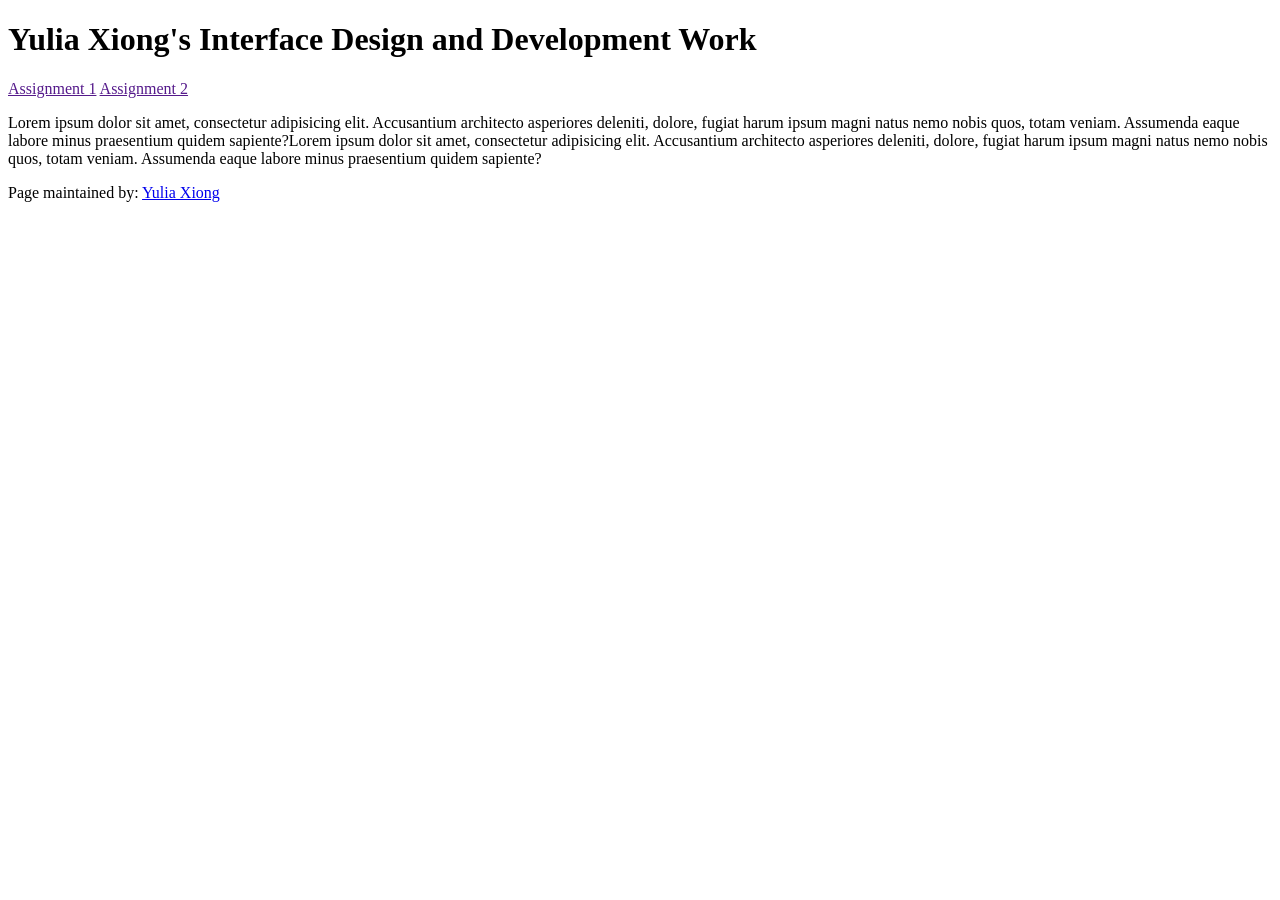
==== index.html @ 3a0a3686 "change favicon" ====
<!doctype html>
<html lang="en">
<head>
    <meta charset="UTF-8">
    <meta name="viewport"
          content="width=device-width, user-scalable=no, initial-scale=1.0, maximum-scale=1.0, minimum-scale=1.0">
    <meta http-equiv="X-UA-Compatible" content="ie=edge">

<!-- !!!!! -->
<!--    change this to refer to your specific page  -->
    <title>Yulia's Work Index</title>

<!-- !!!!! -->
<!--  change this to your preferred icon  -->
    <!-- favicon was sourced from favicon.io but the original graphics are copyright 2020 Twitter, Inc
    and other contributors -->
    <!-- They are licensed under CC-BY 4.0 as linked below -->
    <!-- https://creativecommons.org/licenses/by/4.0/ -->
    <link rel="icon" type="image/png" href="./assets/icons/cat.png">

    <link rel="stylesheet" href="reset.css">
    <link rel="stylesheet" href="style.css">
</head>
<body>

    <header>
<!-- !!!!! -->
<!--    change this to your preferred online name  -->
        <h1>Yulia Xiong's Interface Design and Development Work</h1>
    </header>

    <div class="mainNavContainer">

        <nav>
            <a href="">Assignment 1</a>
            <a href="">Assignment 2</a>
        </nav>

        <main>
            <section id="intro-section">
                <p> Lorem ipsum dolor sit amet, consectetur adipisicing elit. Accusantium architecto asperiores deleniti, dolore, fugiat harum ipsum magni natus nemo nobis quos, totam veniam. Assumenda eaque labore minus praesentium quidem sapiente?Lorem ipsum dolor sit amet, consectetur adipisicing elit. Accusantium architecto asperiores deleniti, dolore, fugiat harum ipsum magni natus nemo nobis quos, totam veniam. Assumenda eaque labore minus praesentium quidem sapiente?</p>
            </section>
        </main>

        <!-- this is an empty element which helps with spacing -->
        <aside></aside>

    </div>

    <footer>
        <p>
<!-- !!!!! -->
<!--    change this to your preferred online name and update link to refer to your github page  -->
            Page maintained by:
            <a href="https://github.com/yuliax000/specialisationWorkIndex" target="_blank">
            Yulia Xiong
            </a>
        </p>
    </footer>
</body>
</html>
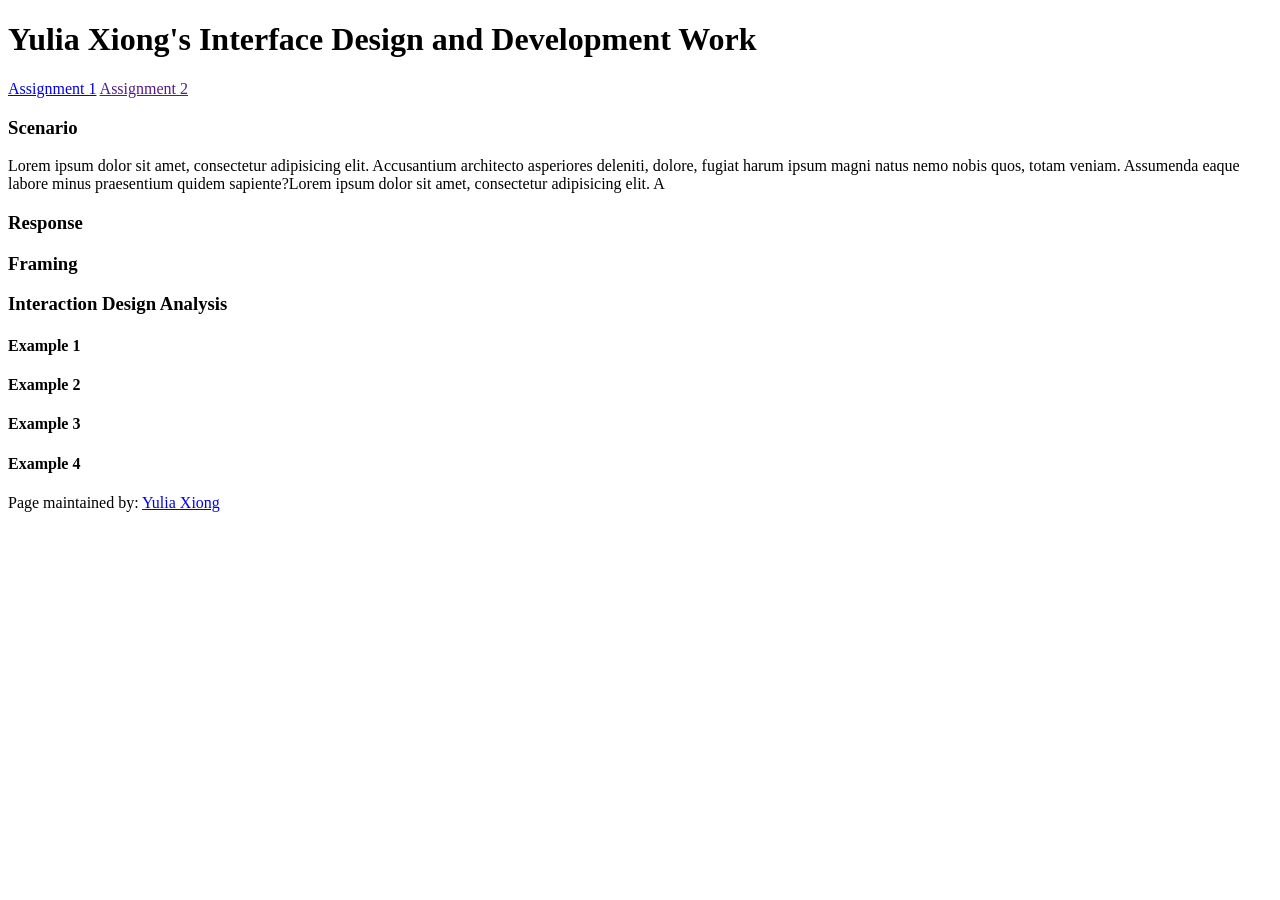
==== commit dd830a77: "Assignment 1 set up I copied the homepage, call it assignment 1 and linked them together. Then I div" ====
--- a/index.html
+++ b/index.html
@@ -32,13 +32,41 @@
     <div class="mainNavContainer">
 
         <nav>
-            <a href="">Assignment 1</a>
+            <a href="./assignment1.html">Assignment 1</a>
             <a href="">Assignment 2</a>
         </nav>
 
         <main>
-            <section id="intro-section">
-                <p> Lorem ipsum dolor sit amet, consectetur adipisicing elit. Accusantium architecto asperiores deleniti, dolore, fugiat harum ipsum magni natus nemo nobis quos, totam veniam. Assumenda eaque labore minus praesentium quidem sapiente?Lorem ipsum dolor sit amet, consectetur adipisicing elit. Accusantium architecto asperiores deleniti, dolore, fugiat harum ipsum magni natus nemo nobis quos, totam veniam. Assumenda eaque labore minus praesentium quidem sapiente?</p>
+
+            <section id="scenario-section">
+                <h3>Scenario</h3>
+
+                <p> Lorem ipsum dolor sit amet, consectetur adipisicing elit. Accusantium architecto asperiores deleniti, dolore, fugiat harum ipsum magni natus nemo nobis quos, totam veniam. Assumenda eaque labore minus praesentium quidem sapiente?Lorem ipsum dolor sit amet, consectetur adipisicing elit. A
+                </p>
+
+            </section>
+
+            <section id="response-section">
+                <h3>Response</h3>
+
+
+
+            </section>
+
+            <section id="framing-section">
+                <h3>Framing</h3>
+
+
+            </section>
+
+            <section id="analysis-section">
+                <h3>Interaction Design Analysis</h3>
+                <h4>Example 1</h4>
+                <h4>Example 2</h4>
+                <h4>Example 3</h4>
+                <h4>Example 4</h4>
+
+
             </section>
         </main>
 
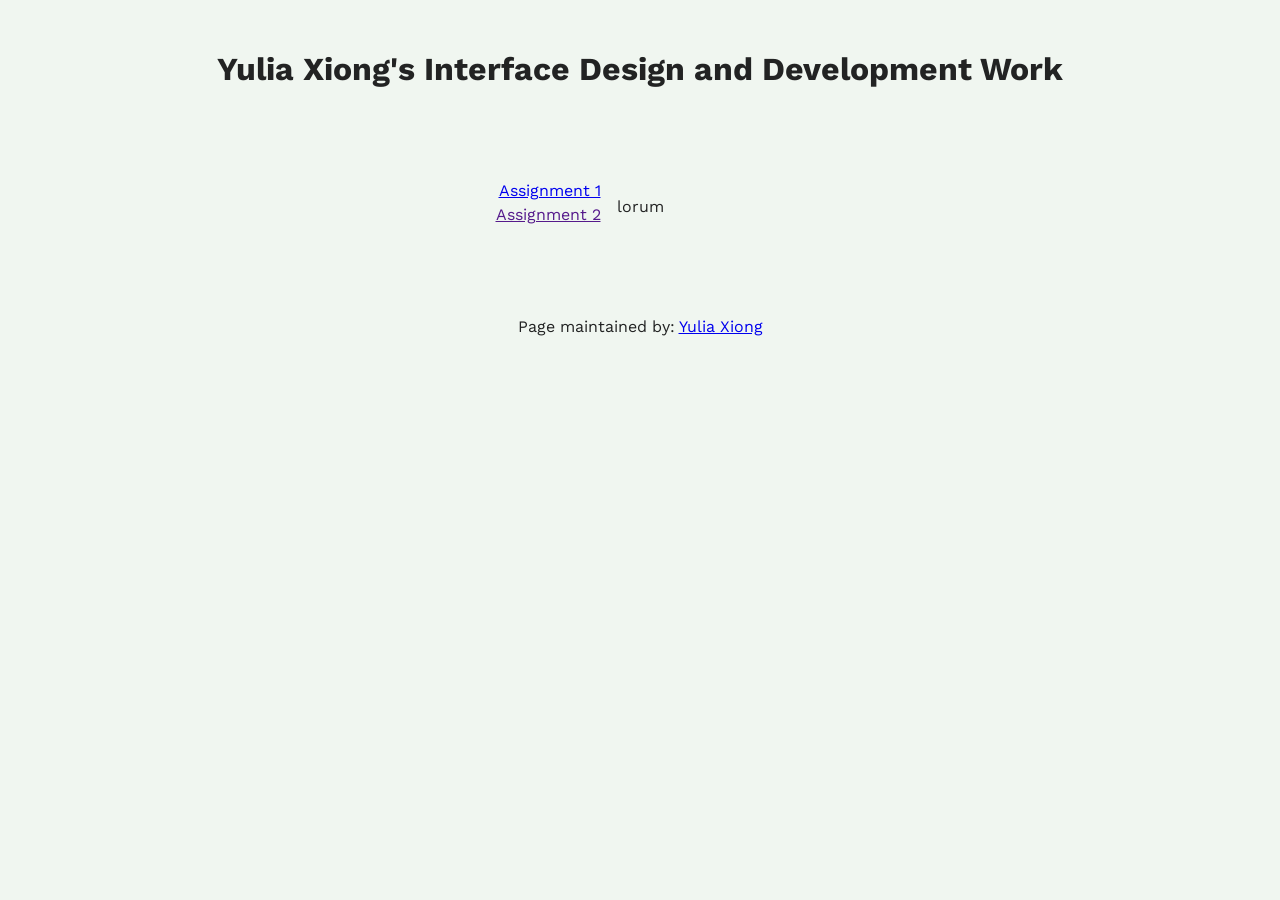
==== commit ed2d2588: "adding content of design document adding paragraph and links for design document. adding COP documen" ====
--- a/index.html
+++ b/index.html
@@ -37,37 +37,10 @@
         </nav>
 
         <main>
-
-            <section id="scenario-section">
-                <h3>Scenario</h3>
-
-                <p> Lorem ipsum dolor sit amet, consectetur adipisicing elit. Accusantium architecto asperiores deleniti, dolore, fugiat harum ipsum magni natus nemo nobis quos, totam veniam. Assumenda eaque labore minus praesentium quidem sapiente?Lorem ipsum dolor sit amet, consectetur adipisicing elit. A
-                </p>
-
+            <section id="intro-section">
+                <p>lorum</p>
             </section>
 
-            <section id="response-section">
-                <h3>Response</h3>
-
-
-
-            </section>
-
-            <section id="framing-section">
-                <h3>Framing</h3>
-
-
-            </section>
-
-            <section id="analysis-section">
-                <h3>Interaction Design Analysis</h3>
-                <h4>Example 1</h4>
-                <h4>Example 2</h4>
-                <h4>Example 3</h4>
-                <h4>Example 4</h4>
-
-
-            </section>
         </main>
 
         <!-- this is an empty element which helps with spacing -->
@@ -86,4 +59,4 @@
         </p>
     </footer>
 </body>
-</html>+</html>
--- a/style.css
+++ b/style.css
@@ -0,0 +1,137 @@
+/*!!!!!*/
+/*add in your own font imports here*/
+/*remember to update them in the rest of the CSS : eg the body selector*/
+@import url('https://fonts.googleapis.com/css2?family=Work+Sans:ital,wght@0,100..900;1,100..900&display=swap');
+
+/*!!!!!*/
+/*change out, and/or add colours to the colour scheme*/
+:root{
+    /* basic 2-bit palette from 1bit Monitor Glow Palette by Polyducks */
+    /* https://lospec.com/palette-list/1bit-monitor-glow */
+    --colour-1: #222323;
+    --colour-2: #f0f6f0;
+}
+
+/* this swaps the colour order to account for user's OS dark mode */
+/*!!!!!*/
+/*remember to update the colours here too to reflect the above changes*/
+@media (prefers-color-scheme: dark) {
+    :root{
+        --colour-1: #f0f6f0;
+        --colour-2: #222323;
+    }
+}
+
+
+body {
+    background-color: var(--colour-2);
+    color: var(--colour-1);
+    font-family: 'Work Sans', sans-serif;
+    line-height: 1.5;
+    padding: 1rem;
+    display: flex;
+    flex-direction: column;
+    gap: 1rem;
+}
+
+header {
+    display: flex;
+    justify-content: center;
+    margin-block-end: 3rem;
+}
+
+.mainNavContainer {
+    flex: 1;
+    display: flex;
+    justify-content: center;
+    gap: 1rem;
+}
+
+nav {
+    display: flex;
+    flex-direction: column;
+    min-width: fit-content;
+    flex: 1;
+    align-items: flex-end;
+}
+
+main {
+    display: flex;
+    flex-direction: column;
+    align-items: center;
+}
+
+aside {
+    visibility: hidden;
+    flex: 1;
+}
+
+footer {
+    display: flex;
+    justify-content: center;
+    margin-block-start: 3rem;
+}
+
+/*technique from Kevin Powell*/
+/*https://youtu.be/CU8Plk-53RU?si=zMpP0Pfbg1SaXeDB&t=255*/
+/*longer post about how this works and the * + * selector*/
+/*https://alistapart.com/article/axiomatic-css-and-lobotomized-owls/*/
+.prose > * + * {
+    margin-block-start: var(--prose-flow, 1em);
+}
+
+/* breakpoints from Material Design Spec https://m3.material.io/foundations/layout/breakpoints/overview */
+/* while sometimes mobile first is recommended, as we will be focused on desktop, we will start there */
+
+/* assumed base sizing is large (1200–1599px) : desktop  */
+
+/* extra-large breakpoint : desktop, ultrawide monitors */
+@media (width > 1600px) {
+
+}
+
+/* expanded breakpoint : phone or tablet in landscape, desktop */
+@media (width < 1200px) {
+    header {
+        margin-block-end: 2rem;
+    }
+    footer {
+        margin-block-start: 2rem;
+    }
+}
+/* medium breakpoint : tablet in portrait */
+@media (width < 840px) {
+    header {
+        margin-block-end: 1rem;
+    }
+    .mainNavContainer {
+        flex-direction: column;
+        justify-content: flex-start;
+        align-items: center;
+    }
+    nav {
+        flex: 0;
+        width: 100%;
+        max-width: 80rch;
+        justify-content: space-between;
+        flex-direction: row;
+    }
+    main {
+        flex: 1;
+    }
+    aside {
+        flex: 0;
+    }
+    footer {
+        margin-block-start: 1rem;
+    }
+}
+/* compact breakpoint : phone in portrait */
+@media (width < 600px) {
+
+}
+#framing-section {
+    display: flex;
+    flex-direction: column;
+    align-items: center;
+}
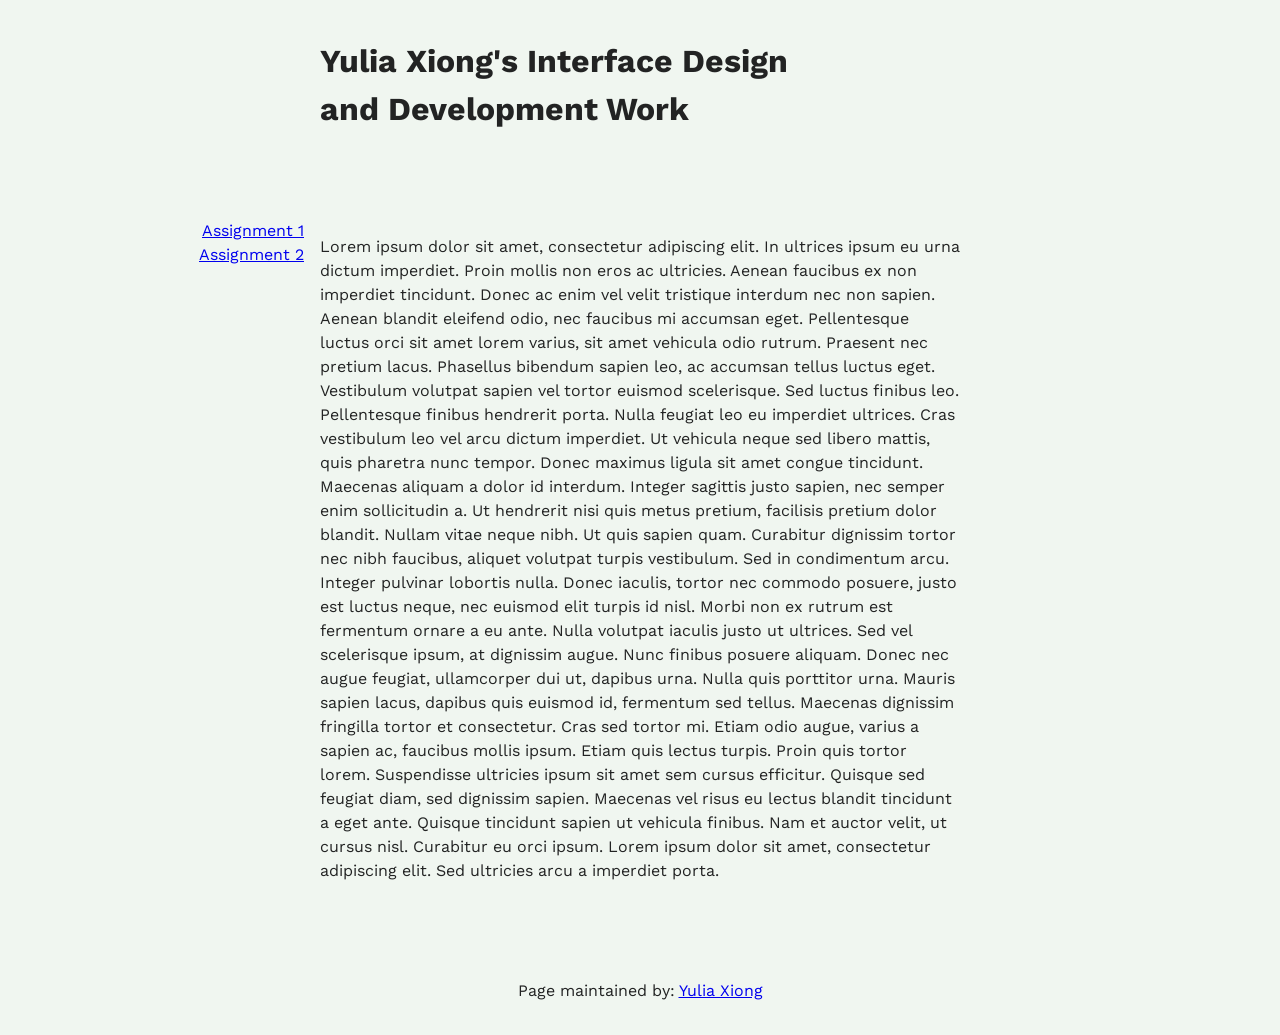
==== commit 7b279829: "editing commit log" ====
--- a/index.html
+++ b/index.html
@@ -33,12 +33,18 @@
 
         <nav>
             <a href="./assignment1.html">Assignment 1</a>
-            <a href="">Assignment 2</a>
+            <a href="./assignment2.html">Assignment 2</a>
         </nav>
 
         <main>
             <section id="intro-section">
-                <p>lorum</p>
+                <p>Lorem ipsum dolor sit amet, consectetur adipiscing elit. In ultrices ipsum eu urna dictum imperdiet. Proin mollis non eros ac ultricies. Aenean faucibus ex non imperdiet tincidunt. Donec ac enim vel velit tristique interdum nec non sapien. Aenean blandit eleifend odio, nec faucibus mi accumsan eget. Pellentesque luctus orci sit amet lorem varius, sit amet vehicula odio rutrum. Praesent nec pretium lacus. Phasellus bibendum sapien leo, ac accumsan tellus luctus eget. Vestibulum volutpat sapien vel tortor euismod scelerisque. Sed luctus finibus leo. Pellentesque finibus hendrerit porta. Nulla feugiat leo eu imperdiet ultrices. Cras vestibulum leo vel arcu dictum imperdiet. Ut vehicula neque sed libero mattis, quis pharetra nunc tempor.
+
+                    Donec maximus ligula sit amet congue tincidunt. Maecenas aliquam a dolor id interdum. Integer sagittis justo sapien, nec semper enim sollicitudin a. Ut hendrerit nisi quis metus pretium, facilisis pretium dolor blandit. Nullam vitae neque nibh. Ut quis sapien quam. Curabitur dignissim tortor nec nibh faucibus, aliquet volutpat turpis vestibulum. Sed in condimentum arcu. Integer pulvinar lobortis nulla. Donec iaculis, tortor nec commodo posuere, justo est luctus neque, nec euismod elit turpis id nisl.
+
+                    Morbi non ex rutrum est fermentum ornare a eu ante. Nulla volutpat iaculis justo ut ultrices. Sed vel scelerisque ipsum, at dignissim augue. Nunc finibus posuere aliquam. Donec nec augue feugiat, ullamcorper dui ut, dapibus urna. Nulla quis porttitor urna. Mauris sapien lacus, dapibus quis euismod id, fermentum sed tellus. Maecenas dignissim fringilla tortor et consectetur.
+
+                    Cras sed tortor mi. Etiam odio augue, varius a sapien ac, faucibus mollis ipsum. Etiam quis lectus turpis. Proin quis tortor lorem. Suspendisse ultricies ipsum sit amet sem cursus efficitur. Quisque sed feugiat diam, sed dignissim sapien. Maecenas vel risus eu lectus blandit tincidunt a eget ante. Quisque tincidunt sapien ut vehicula finibus. Nam et auctor velit, ut cursus nisl. Curabitur eu orci ipsum. Lorem ipsum dolor sit amet, consectetur adipiscing elit. Sed ultricies arcu a imperdiet porta.</p>
             </section>
 
         </main>
--- a/style.css
+++ b/style.css
@@ -61,6 +61,19 @@
     align-items: center;
 }
 
+section {
+    max-width: 80rch;
+}
+
+h3 {
+   margin-top: 0;
+}
+
+#framing-section {
+    display: flex;
+    flex-direction: column;
+    align-items: flex-start;
+}
 aside {
     visibility: hidden;
     flex: 1;
@@ -130,8 +143,3 @@
 @media (width < 600px) {
 
 }
-#framing-section {
-    display: flex;
-    flex-direction: column;
-    align-items: center;
-}
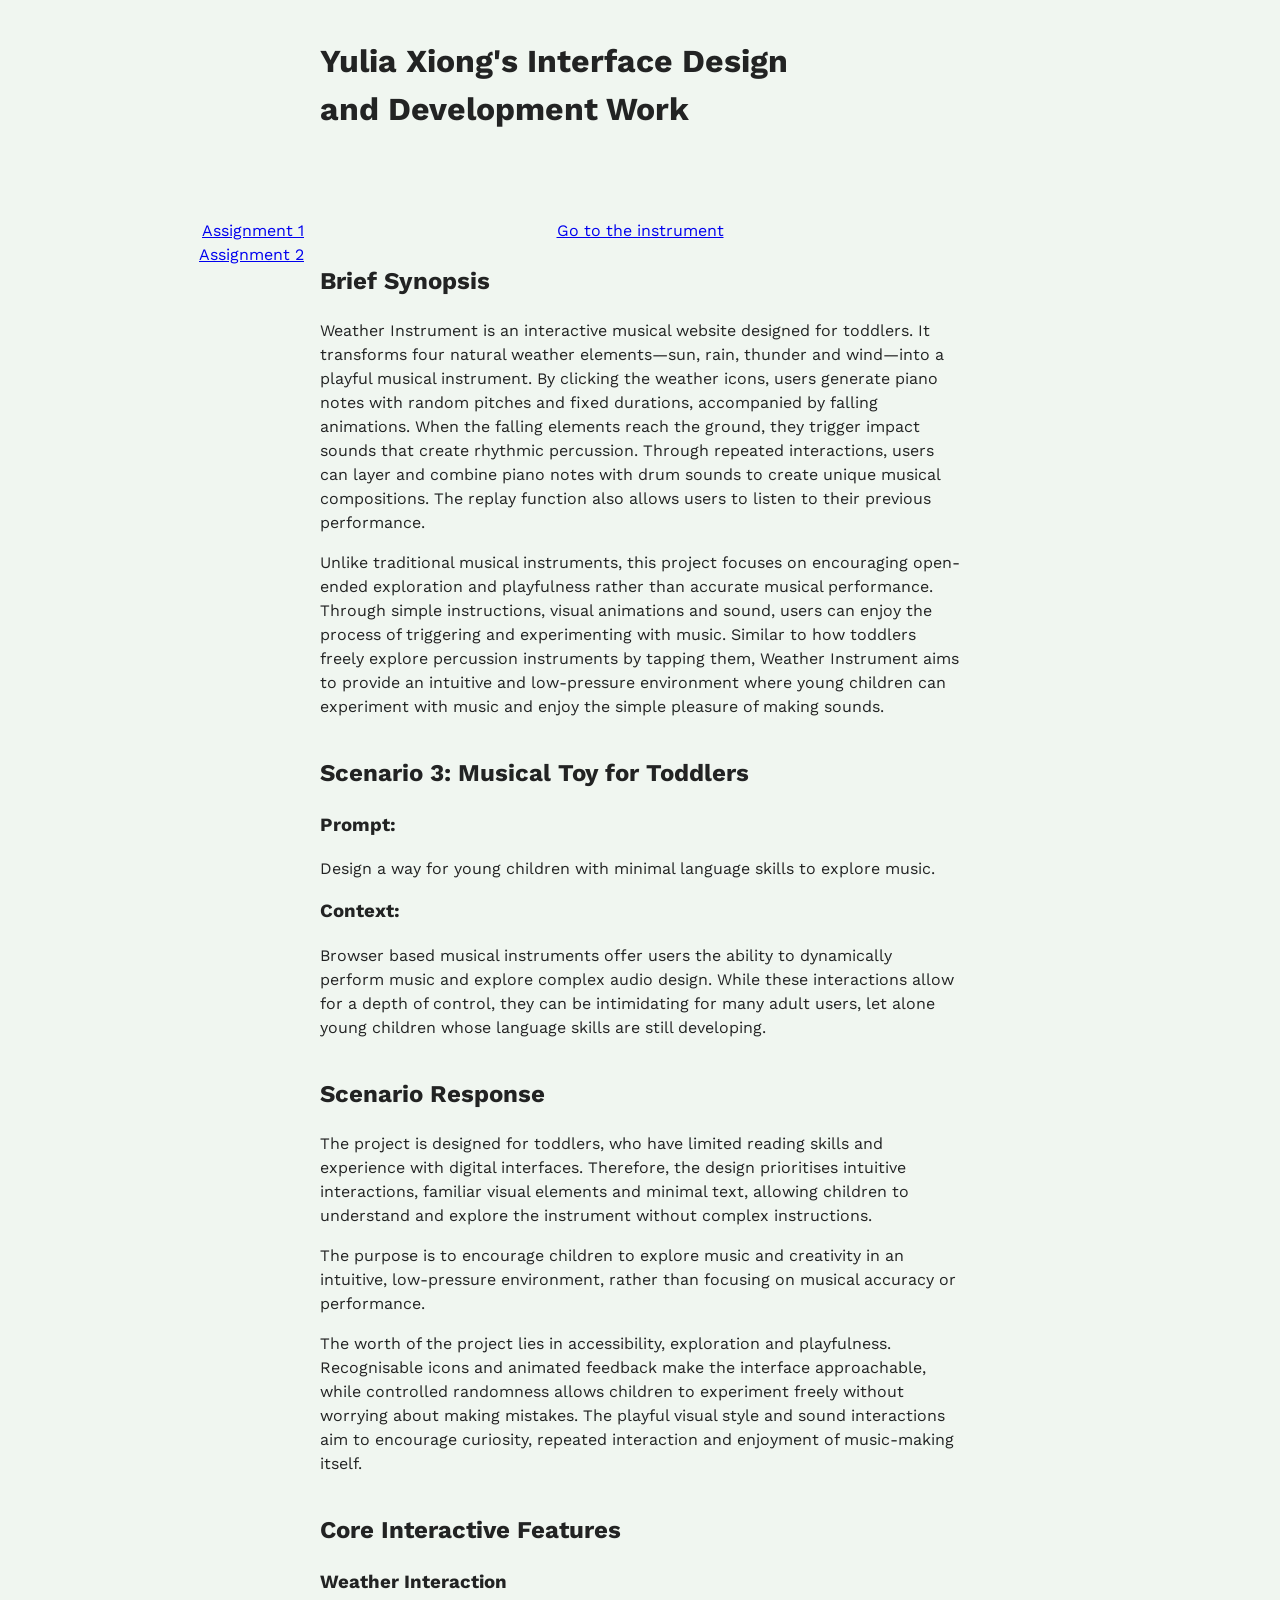
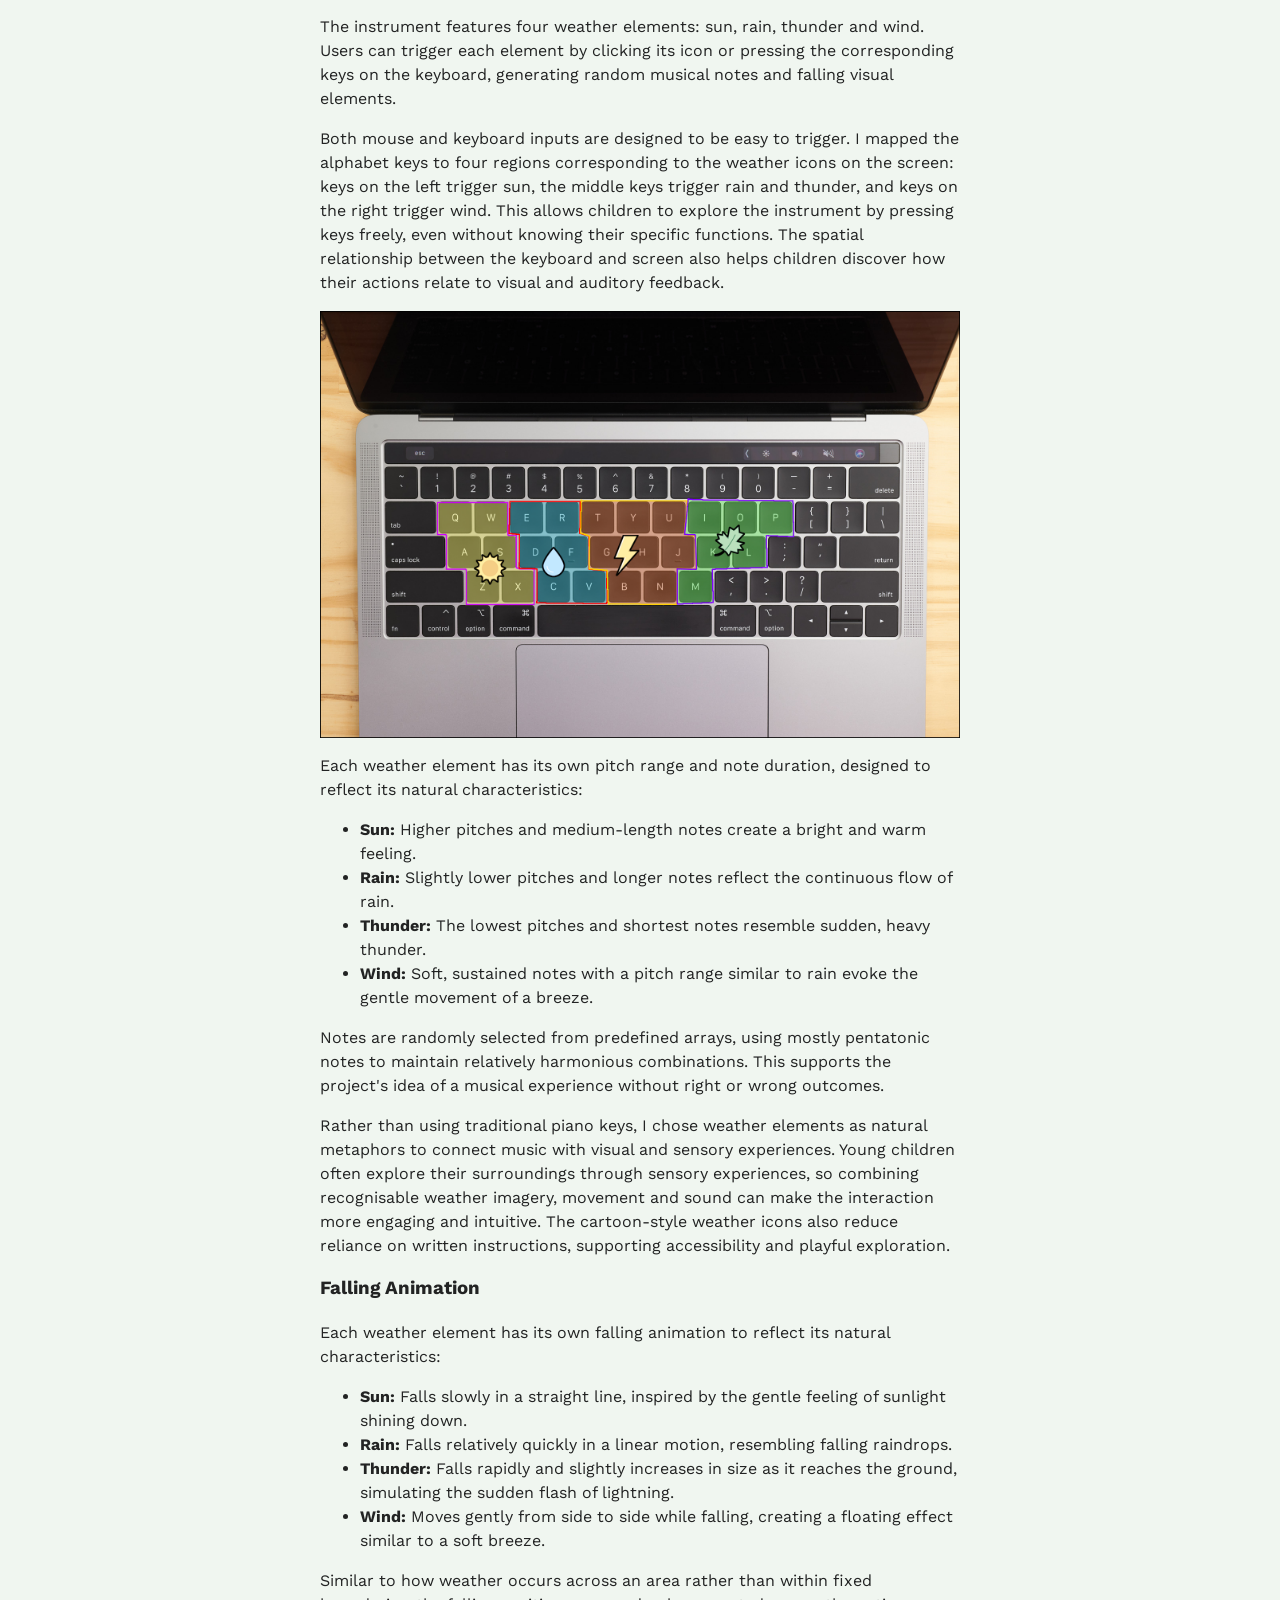
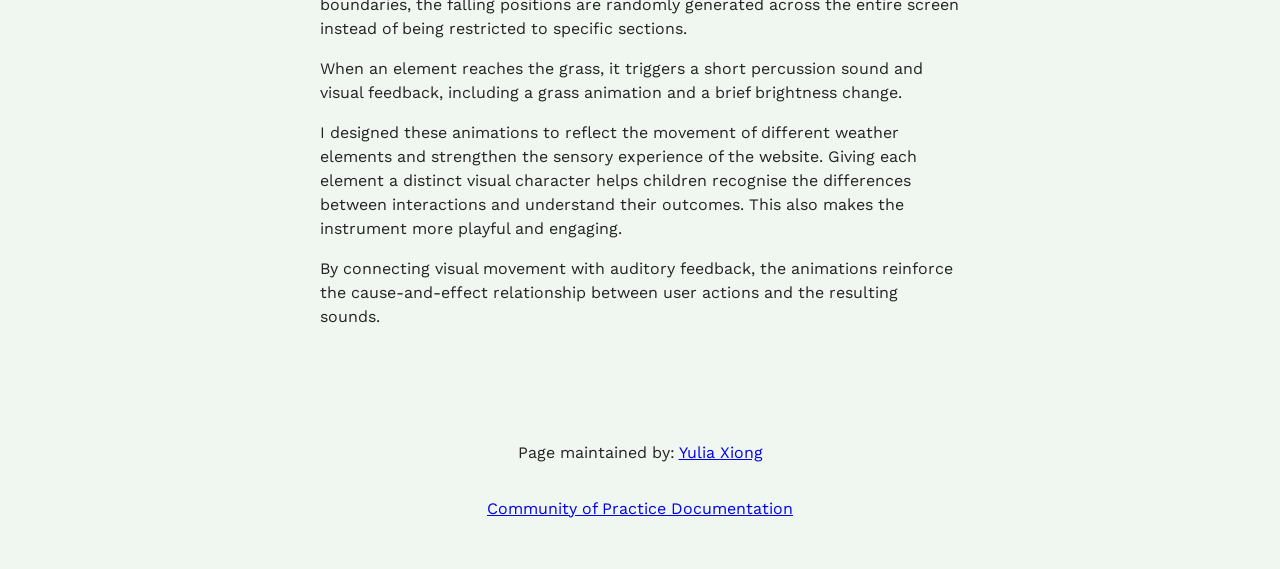
==== commit 17bcda4e: "brief synopsis and core features 0102" ====
--- a/index.html
+++ b/index.html
@@ -37,15 +37,259 @@
         </nav>
 
         <main>
-            <section id="intro-section">
-                <p>Lorem ipsum dolor sit amet, consectetur adipiscing elit. In ultrices ipsum eu urna dictum imperdiet. Proin mollis non eros ac ultricies. Aenean faucibus ex non imperdiet tincidunt. Donec ac enim vel velit tristique interdum nec non sapien. Aenean blandit eleifend odio, nec faucibus mi accumsan eget. Pellentesque luctus orci sit amet lorem varius, sit amet vehicula odio rutrum. Praesent nec pretium lacus. Phasellus bibendum sapien leo, ac accumsan tellus luctus eget. Vestibulum volutpat sapien vel tortor euismod scelerisque. Sed luctus finibus leo. Pellentesque finibus hendrerit porta. Nulla feugiat leo eu imperdiet ultrices. Cras vestibulum leo vel arcu dictum imperdiet. Ut vehicula neque sed libero mattis, quis pharetra nunc tempor.
-
-                    Donec maximus ligula sit amet congue tincidunt. Maecenas aliquam a dolor id interdum. Integer sagittis justo sapien, nec semper enim sollicitudin a. Ut hendrerit nisi quis metus pretium, facilisis pretium dolor blandit. Nullam vitae neque nibh. Ut quis sapien quam. Curabitur dignissim tortor nec nibh faucibus, aliquet volutpat turpis vestibulum. Sed in condimentum arcu. Integer pulvinar lobortis nulla. Donec iaculis, tortor nec commodo posuere, justo est luctus neque, nec euismod elit turpis id nisl.
-
-                    Morbi non ex rutrum est fermentum ornare a eu ante. Nulla volutpat iaculis justo ut ultrices. Sed vel scelerisque ipsum, at dignissim augue. Nunc finibus posuere aliquam. Donec nec augue feugiat, ullamcorper dui ut, dapibus urna. Nulla quis porttitor urna. Mauris sapien lacus, dapibus quis euismod id, fermentum sed tellus. Maecenas dignissim fringilla tortor et consectetur.
-
-                    Cras sed tortor mi. Etiam odio augue, varius a sapien ac, faucibus mollis ipsum. Etiam quis lectus turpis. Proin quis tortor lorem. Suspendisse ultricies ipsum sit amet sem cursus efficitur. Quisque sed feugiat diam, sed dignissim sapien. Maecenas vel risus eu lectus blandit tincidunt a eget ante. Quisque tincidunt sapien ut vehicula finibus. Nam et auctor velit, ut cursus nisl. Curabitur eu orci ipsum. Lorem ipsum dolor sit amet, consectetur adipiscing elit. Sed ultricies arcu a imperdiet porta.</p>
-            </section>
+<!--            <section id="intro-section">-->
+<!--                <p>Lorem ipsum dolor sit amet, consectetur adipiscing elit. In ultrices ipsum eu urna dictum imperdiet. Proin mollis non eros ac ultricies. Aenean faucibus ex non imperdiet tincidunt. Donec ac enim vel velit tristique interdum nec non sapien. Aenean blandit eleifend odio, nec faucibus mi accumsan eget. Pellentesque luctus orci sit amet lorem varius, sit amet vehicula odio rutrum. Praesent nec pretium lacus. Phasellus bibendum sapien leo, ac accumsan tellus luctus eget. Vestibulum volutpat sapien vel tortor euismod scelerisque. Sed luctus finibus leo. Pellentesque finibus hendrerit porta. Nulla feugiat leo eu imperdiet ultrices. Cras vestibulum leo vel arcu dictum imperdiet. Ut vehicula neque sed libero mattis, quis pharetra nunc tempor.-->
+
+<!--                    Donec maximus ligula sit amet congue tincidunt. Maecenas aliquam a dolor id interdum. Integer sagittis justo sapien, nec semper enim sollicitudin a. Ut hendrerit nisi quis metus pretium, facilisis pretium dolor blandit. Nullam vitae neque nibh. Ut quis sapien quam. Curabitur dignissim tortor nec nibh faucibus, aliquet volutpat turpis vestibulum. Sed in condimentum arcu. Integer pulvinar lobortis nulla. Donec iaculis, tortor nec commodo posuere, justo est luctus neque, nec euismod elit turpis id nisl.-->
+
+<!--                    Morbi non ex rutrum est fermentum ornare a eu ante. Nulla volutpat iaculis justo ut ultrices. Sed vel scelerisque ipsum, at dignissim augue. Nunc finibus posuere aliquam. Donec nec augue feugiat, ullamcorper dui ut, dapibus urna. Nulla quis porttitor urna. Mauris sapien lacus, dapibus quis euismod id, fermentum sed tellus. Maecenas dignissim fringilla tortor et consectetur.-->
+
+<!--                    Cras sed tortor mi. Etiam odio augue, varius a sapien ac, faucibus mollis ipsum. Etiam quis lectus turpis. Proin quis tortor lorem. Suspendisse ultricies ipsum sit amet sem cursus efficitur. Quisque sed feugiat diam, sed dignissim sapien. Maecenas vel risus eu lectus blandit tincidunt a eget ante. Quisque tincidunt sapien ut vehicula finibus. Nam et auctor velit, ut cursus nisl. Curabitur eu orci ipsum. Lorem ipsum dolor sit amet, consectetur adipiscing elit. Sed ultricies arcu a imperdiet porta.</p>-->
+<!--            </section>-->
+            <section id="linkToProject">
+                <a href=" https://yuliax000.github.io/weatheraudioinstrument/">Go to the instrument</a>
+            </section>
+
+
+            <section id="brief-synopsis">
+                <h2>Brief Synopsis</h2>
+
+                <p>
+                    Weather Instrument is an interactive musical website designed
+                    for toddlers. It transforms four natural weather elements—sun,
+                    rain, thunder and wind—into a playful musical instrument.
+                    By clicking the weather icons, users generate piano notes
+                    with random pitches and fixed durations, accompanied by
+                    falling animations. When the falling elements reach the ground,
+                    they trigger impact sounds that create rhythmic percussion.
+                    Through repeated interactions, users can layer and combine
+                    piano notes with drum sounds to create unique musical
+                    compositions. The replay function also allows users to
+                    listen to their previous performance.
+                </p>
+
+                <p>
+                    Unlike traditional musical instruments, this project focuses
+                    on encouraging open-ended exploration and playfulness rather
+                    than accurate musical performance. Through simple instructions,
+                    visual animations and sound, users can enjoy the process of
+                    triggering and experimenting with music. Similar to how toddlers
+                    freely explore percussion instruments by tapping them,
+                    Weather Instrument aims to provide an intuitive and low-pressure
+                    environment where young children can experiment with music
+                    and enjoy the simple pleasure of making sounds.
+                </p>
+            </section>
+
+
+            <section id="design-scenario">
+                <h2>Scenario 3: Musical Toy for Toddlers</h2>
+
+                <h3>Prompt:</h3>
+                <p>
+                    Design a way for young children with minimal language skills
+                    to explore music.
+                </p>
+
+                <h3>Context:</h3>
+                <p>
+                    Browser based musical instruments offer users the ability
+                    to dynamically perform music and explore complex audio design.
+                    While these interactions allow for a depth of control,
+                    they can be intimidating for many adult users, let alone
+                    young children whose language skills are still developing.
+                </p>
+            </section>
+
+
+            <section id="scenario-response">
+                <h2>Scenario Response</h2>
+
+                <p>
+                    The project is designed for toddlers, who have limited reading
+                    skills and experience with digital interfaces. Therefore, the
+                    design prioritises intuitive interactions, familiar visual
+                    elements and minimal text, allowing children to understand
+                    and explore the instrument without complex instructions.
+                </p>
+
+                <p>
+                    The purpose is to encourage children to explore music and
+                    creativity in an intuitive, low-pressure environment, rather
+                    than focusing on musical accuracy or performance.
+                </p>
+
+                <p>
+                    The worth of the project lies in accessibility, exploration
+                    and playfulness. Recognisable icons and animated feedback
+                    make the interface approachable, while controlled randomness
+                    allows children to experiment freely without worrying about
+                    making mistakes. The playful visual style and sound
+                    interactions aim to encourage curiosity, repeated interaction
+                    and enjoyment of music-making itself.
+                </p>
+            </section>
+
+
+            <section id="core-interactive-features">
+                <h2>Core Interactive Features</h2>
+
+                <section id="weather-interaction">
+                    <h3>Weather Interaction</h3>
+
+                    <p>
+                        The instrument features four weather elements: sun, rain,
+                        thunder and wind. Users can trigger each element by clicking
+                        its icon or pressing the corresponding keys on the keyboard,
+                        generating random musical notes and falling visual elements.
+                    </p>
+
+                    <p>
+                        Both mouse and keyboard inputs are designed to be easy to
+                        trigger. I mapped the alphabet keys to four regions
+                        corresponding to the weather icons on the screen: keys on
+                        the left trigger sun, the middle keys trigger rain and
+                        thunder, and keys on the right trigger wind. This allows
+                        children to explore the instrument by pressing keys freely,
+                        even without knowing their specific functions. The spatial
+                        relationship between the keyboard and screen also helps
+                        children discover how their actions relate to visual and
+                        auditory feedback.
+                    </p>
+                    <img src="./assets/keyboard-mapping.png" alt="keyboardMapping">
+
+                    <p>
+                        Each weather element has its own pitch range and note
+                        duration, designed to reflect its natural characteristics:
+                    </p>
+
+                    <ul>
+                        <li>
+                            <strong>Sun:</strong>
+                            Higher pitches and medium-length notes create a bright
+                            and warm feeling.
+                        </li>
+
+                        <li>
+                            <strong>Rain:</strong>
+                            Slightly lower pitches and longer notes reflect the
+                            continuous flow of rain.
+                        </li>
+
+                        <li>
+                            <strong>Thunder:</strong>
+                            The lowest pitches and shortest notes resemble sudden,
+                            heavy thunder.
+                        </li>
+
+                        <li>
+                            <strong>Wind:</strong>
+                            Soft, sustained notes with a pitch range similar to rain
+                            evoke the gentle movement of a breeze.
+                        </li>
+                    </ul>
+
+                    <p>
+                        Notes are randomly selected from predefined arrays, using
+                        mostly pentatonic notes to maintain relatively harmonious
+                        combinations. This supports the project's idea of a musical
+                        experience without right or wrong outcomes.
+                    </p>
+
+                    <p>
+                        Rather than using traditional piano keys, I chose weather
+                        elements as natural metaphors to connect music with visual
+                        and sensory experiences. Young children often explore their
+                        surroundings through sensory experiences, so combining
+                        recognisable weather imagery, movement and sound can make
+                        the interaction more engaging and intuitive. The
+                        cartoon-style weather icons also reduce reliance on written
+                        instructions, supporting accessibility and playful
+                        exploration.
+                    </p>
+
+                </section>
+
+
+                <section id="falling-animation">
+                    <h3>Falling Animation</h3>
+
+                    <p>
+                        Each weather element has its own falling animation to reflect
+                        its natural characteristics:
+                    </p>
+
+                    <ul>
+                        <li>
+                            <strong>Sun:</strong>
+                            Falls slowly in a straight line, inspired by the gentle
+                            feeling of sunlight shining down.
+                        </li>
+
+                        <li>
+                            <strong>Rain:</strong>
+                            Falls relatively quickly in a linear motion,
+                            resembling falling raindrops.
+                        </li>
+
+                        <li>
+                            <strong>Thunder:</strong>
+                            Falls rapidly and slightly increases in size as it
+                            reaches the ground, simulating the sudden flash
+                            of lightning.
+                        </li>
+
+                        <li>
+                            <strong>Wind:</strong>
+                            Moves gently from side to side while falling,
+                            creating a floating effect similar to a soft breeze.
+                        </li>
+                    </ul>
+
+                    <p>
+                        Similar to how weather occurs across an area rather than
+                        within fixed boundaries, the falling positions are randomly
+                        generated across the entire screen instead of being restricted
+                        to specific sections.
+                    </p>
+
+                    <p>
+                        When an element reaches the grass, it triggers a short
+                        percussion sound and visual feedback, including a grass
+                        animation and a brief brightness change.
+                    </p>
+
+                    <p>
+                        I designed these animations to reflect the movement of
+                        different weather elements and strengthen the sensory
+                        experience of the website. Giving each element a distinct
+                        visual character helps children recognise the differences
+                        between interactions and understand their outcomes.
+                        This also makes the instrument more playful and engaging.
+                    </p>
+
+                    <p>
+                        By connecting visual movement with auditory feedback,
+                        the animations reinforce the cause-and-effect relationship
+                        between user actions and the resulting sounds.
+                    </p>
+                </section>
+
+
+
+
+
+
+
+
+
+
+            </section>
+
+
+
+
+
 
         </main>
 
@@ -63,6 +307,9 @@
             Yulia Xiong
             </a>
         </p>
+        <p>
+            <a href="https://au.miro.com/app/board/u3jVOf5rZ-E=/?share_link_id=3414443768">Community of Practice Documentation</a>
+        </p>
     </footer>
 </body>
 </html>
--- a/style.css
+++ b/style.css
@@ -83,6 +83,10 @@
     display: flex;
     justify-content: center;
     margin-block-start: 3rem;
+    padding: 1rem;
+
+    align-items: center;
+    flex-direction: column;
 }
 
 /*technique from Kevin Powell*/
@@ -143,3 +147,6 @@
 @media (width < 600px) {
 
 }
+#peerUserTesting {
+
+}
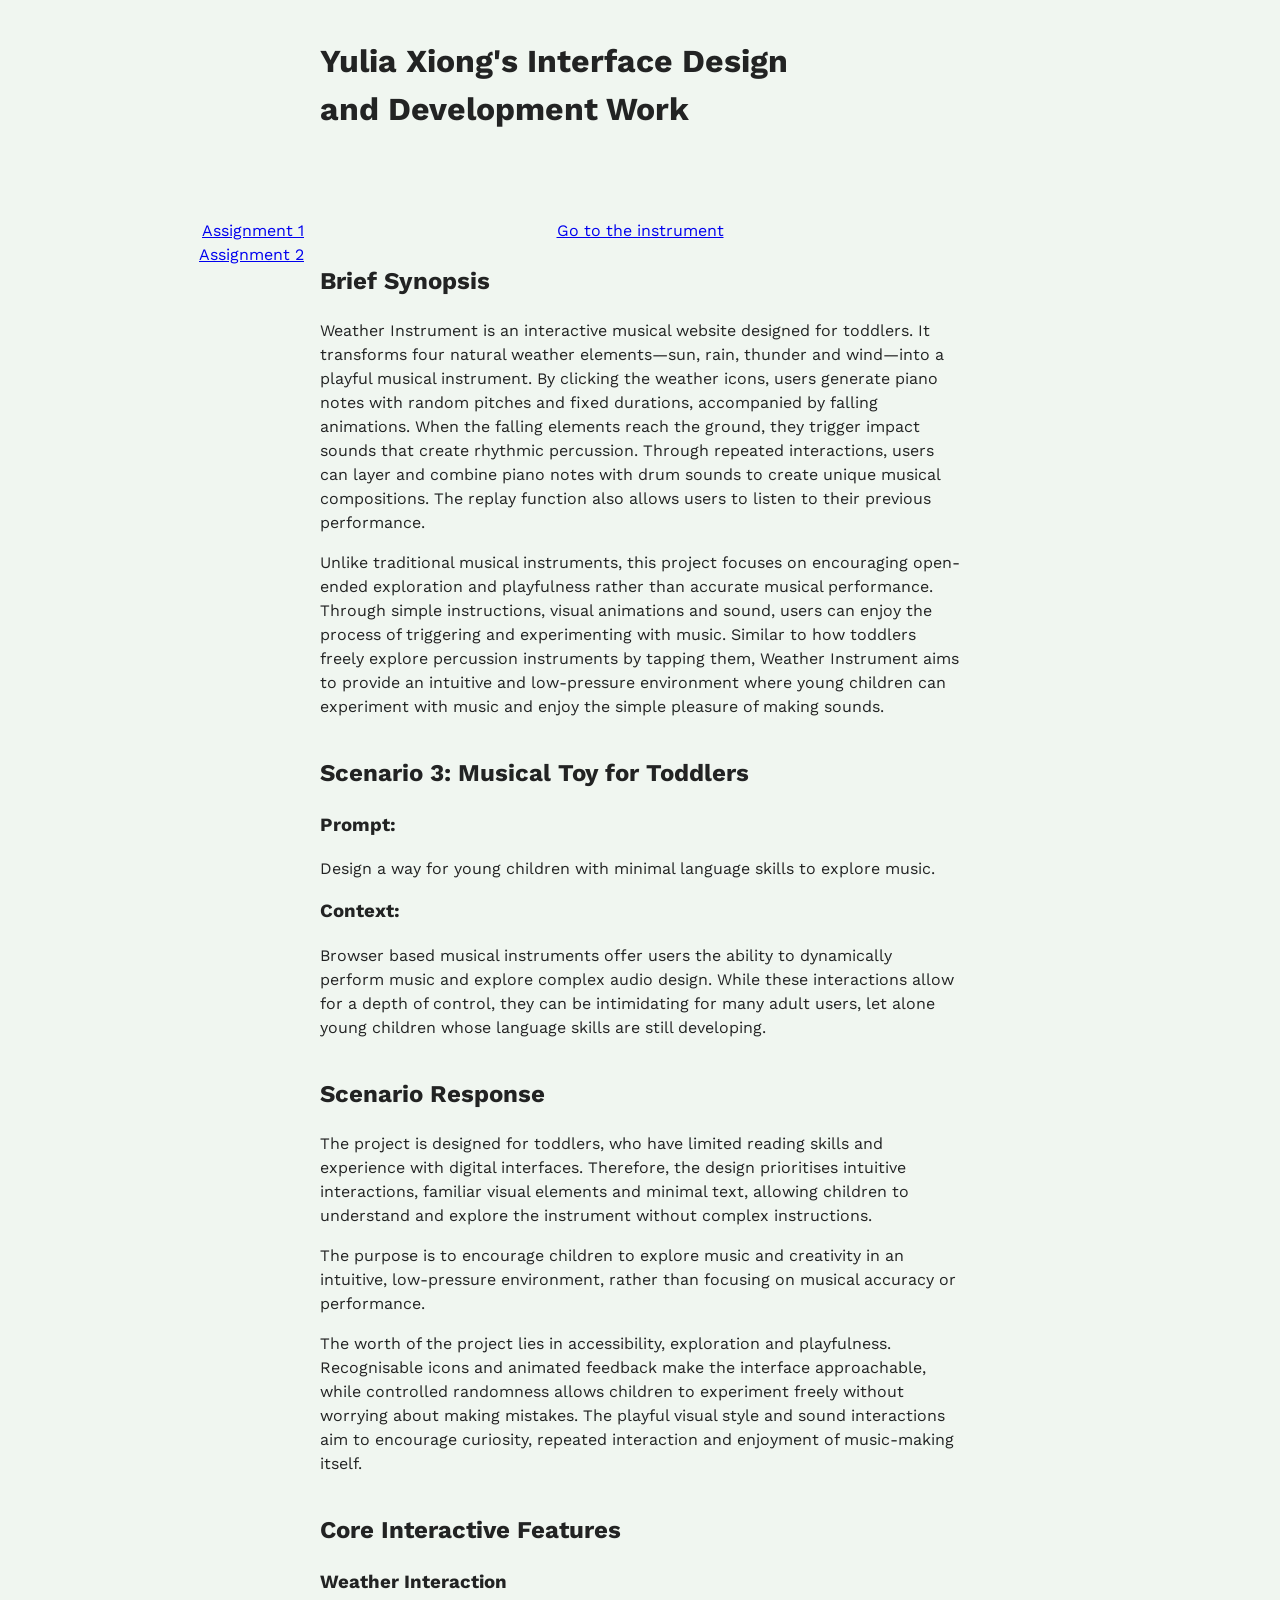
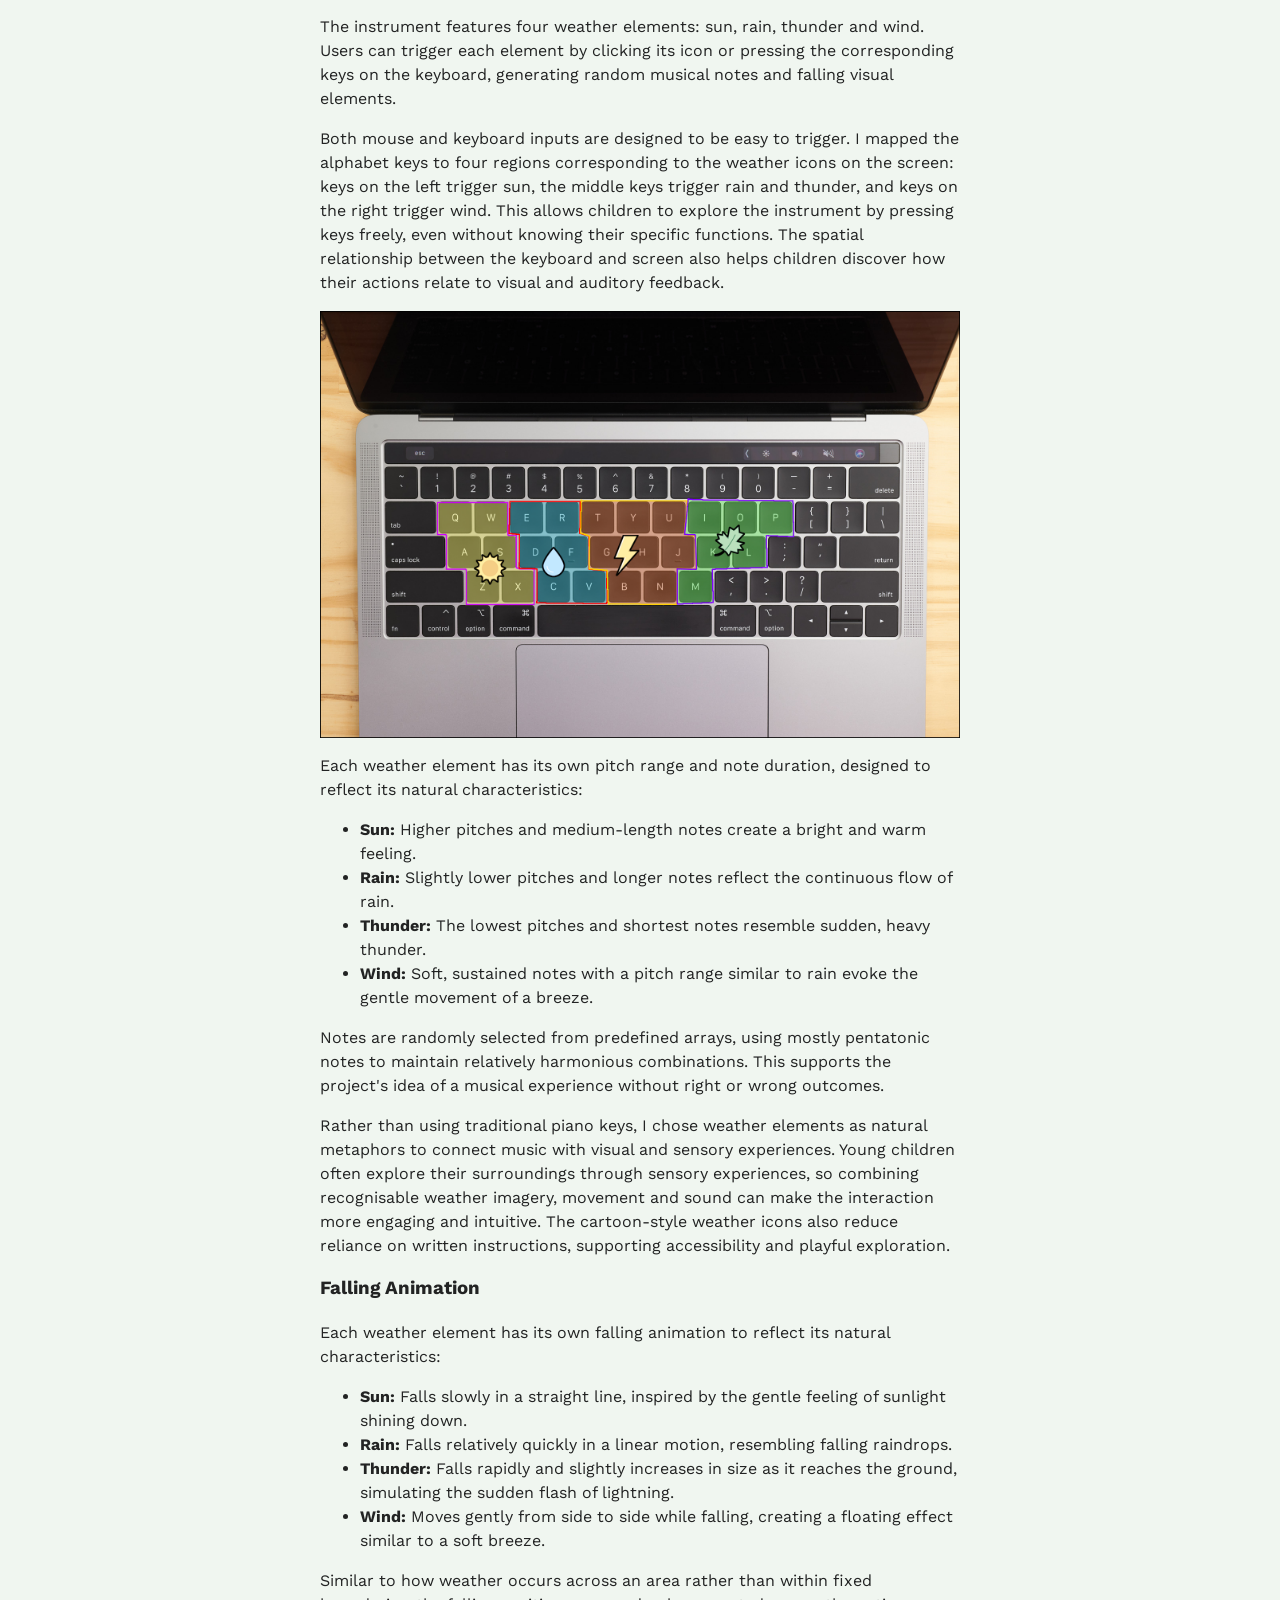
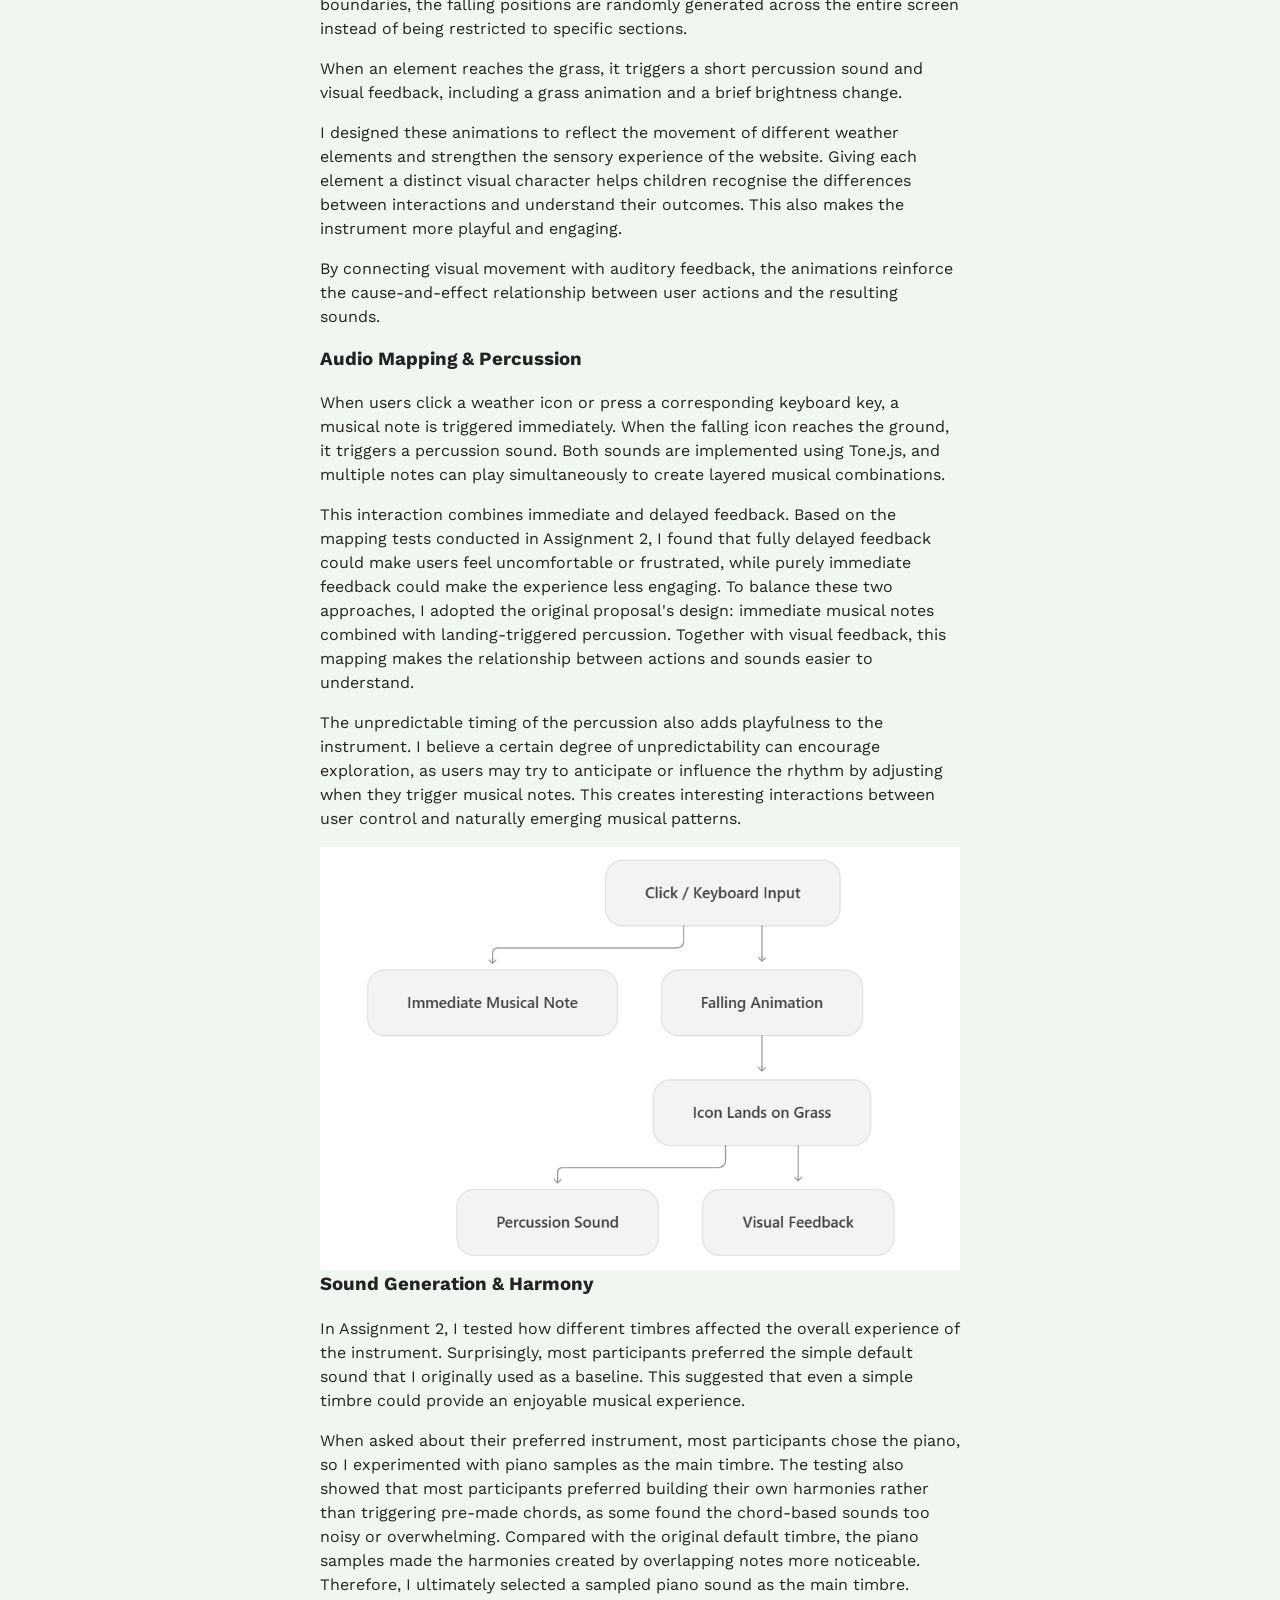
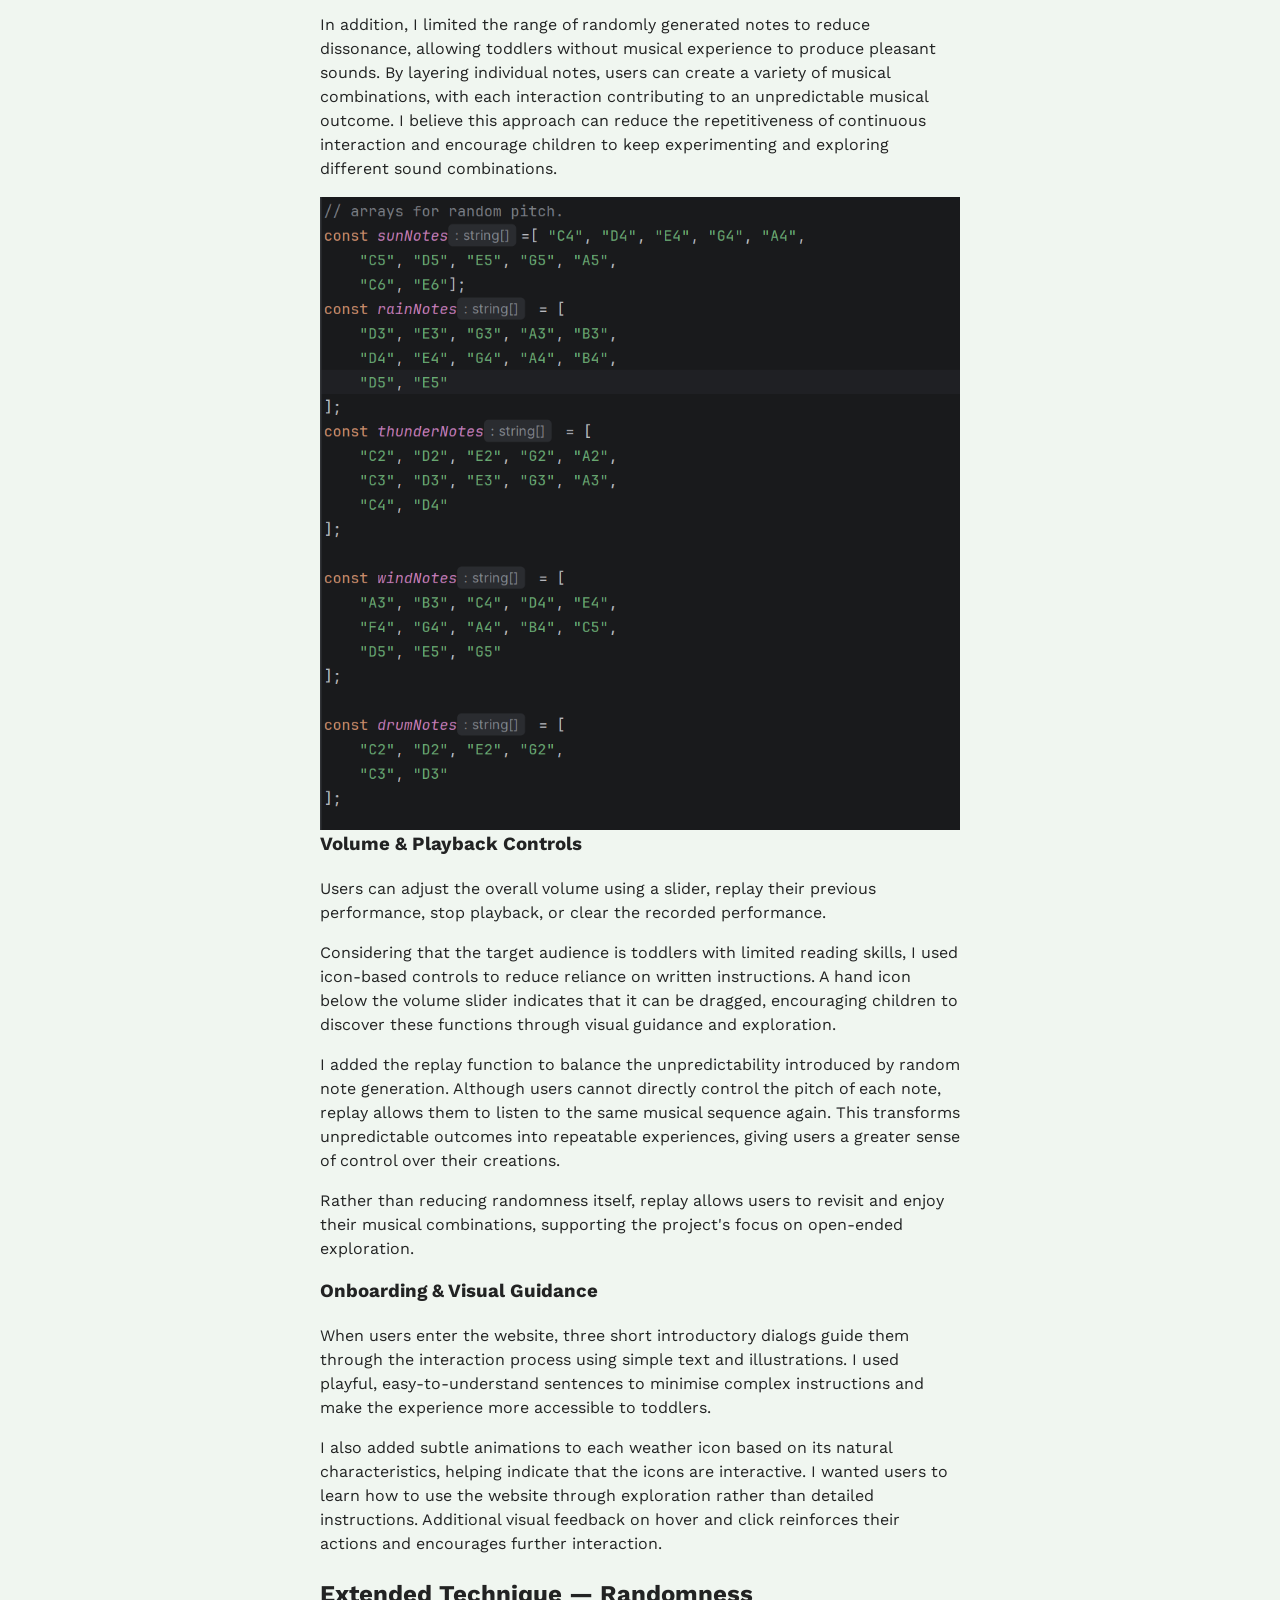
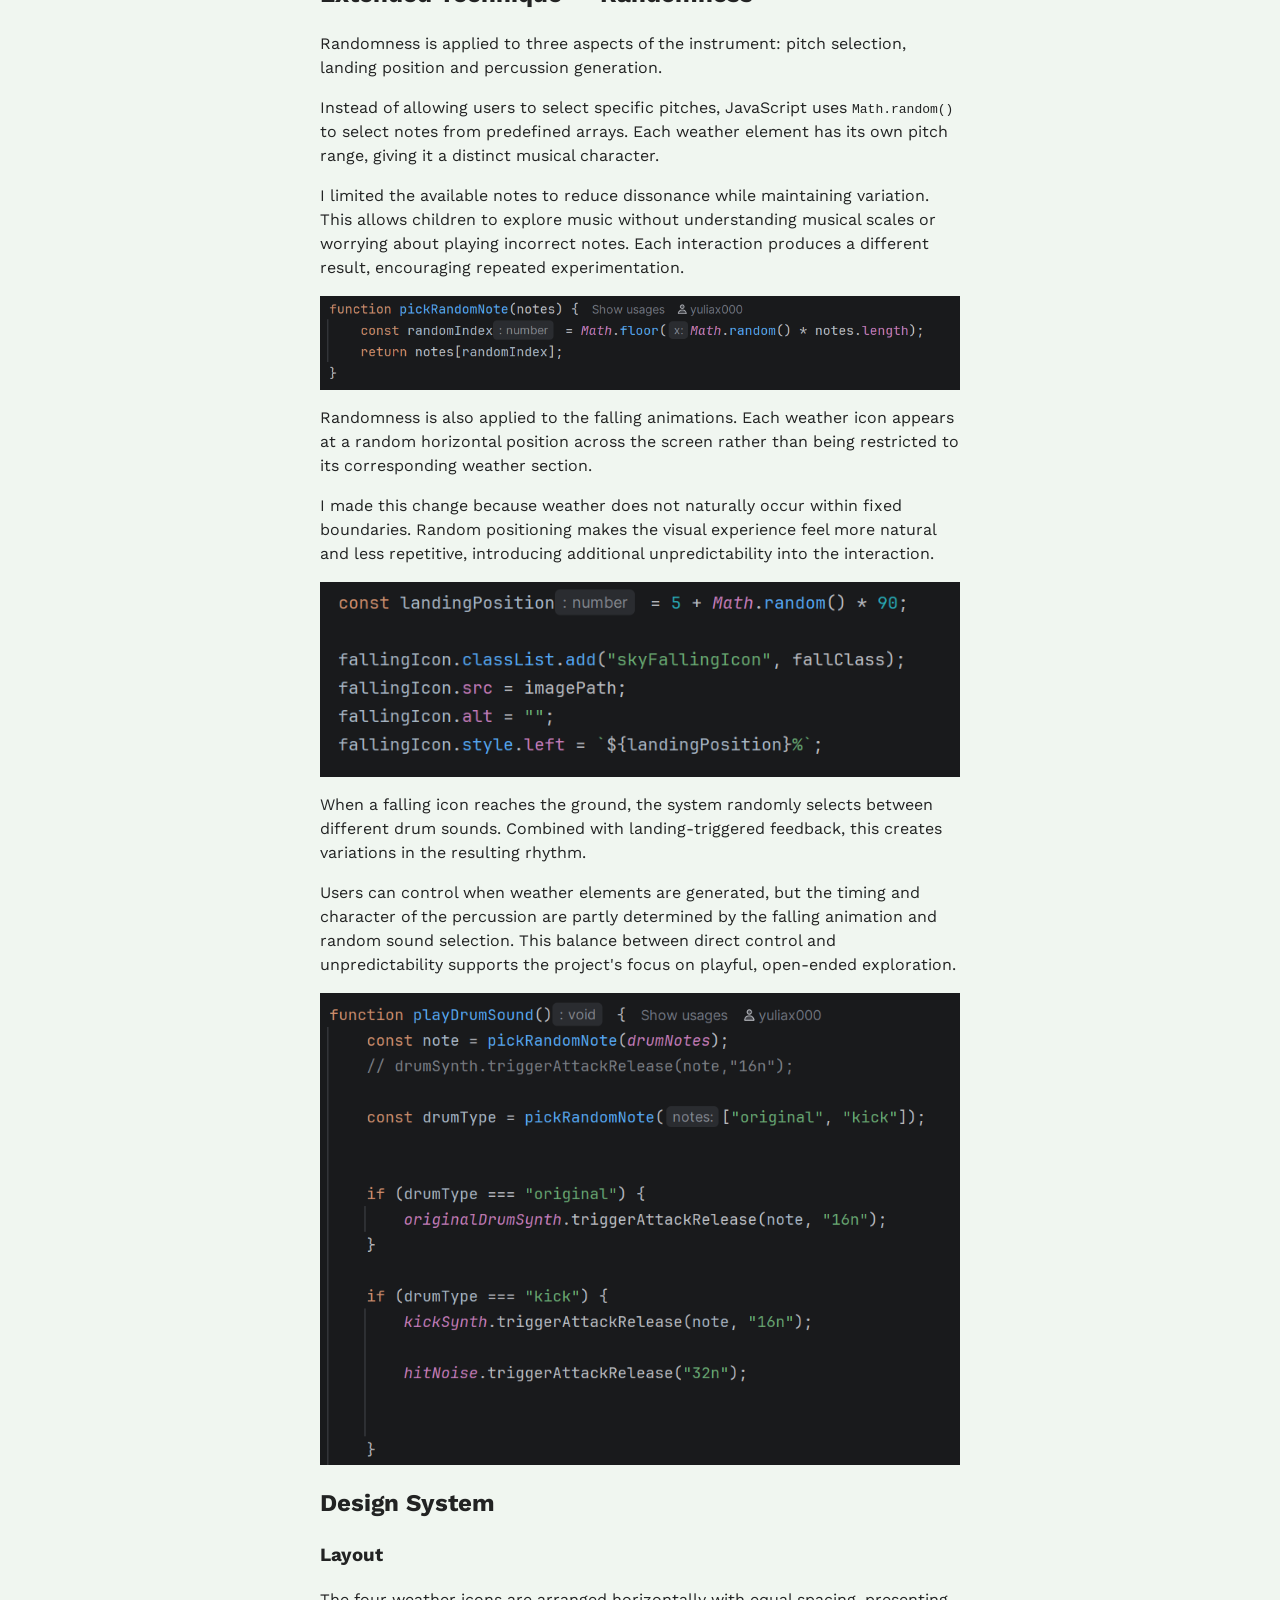
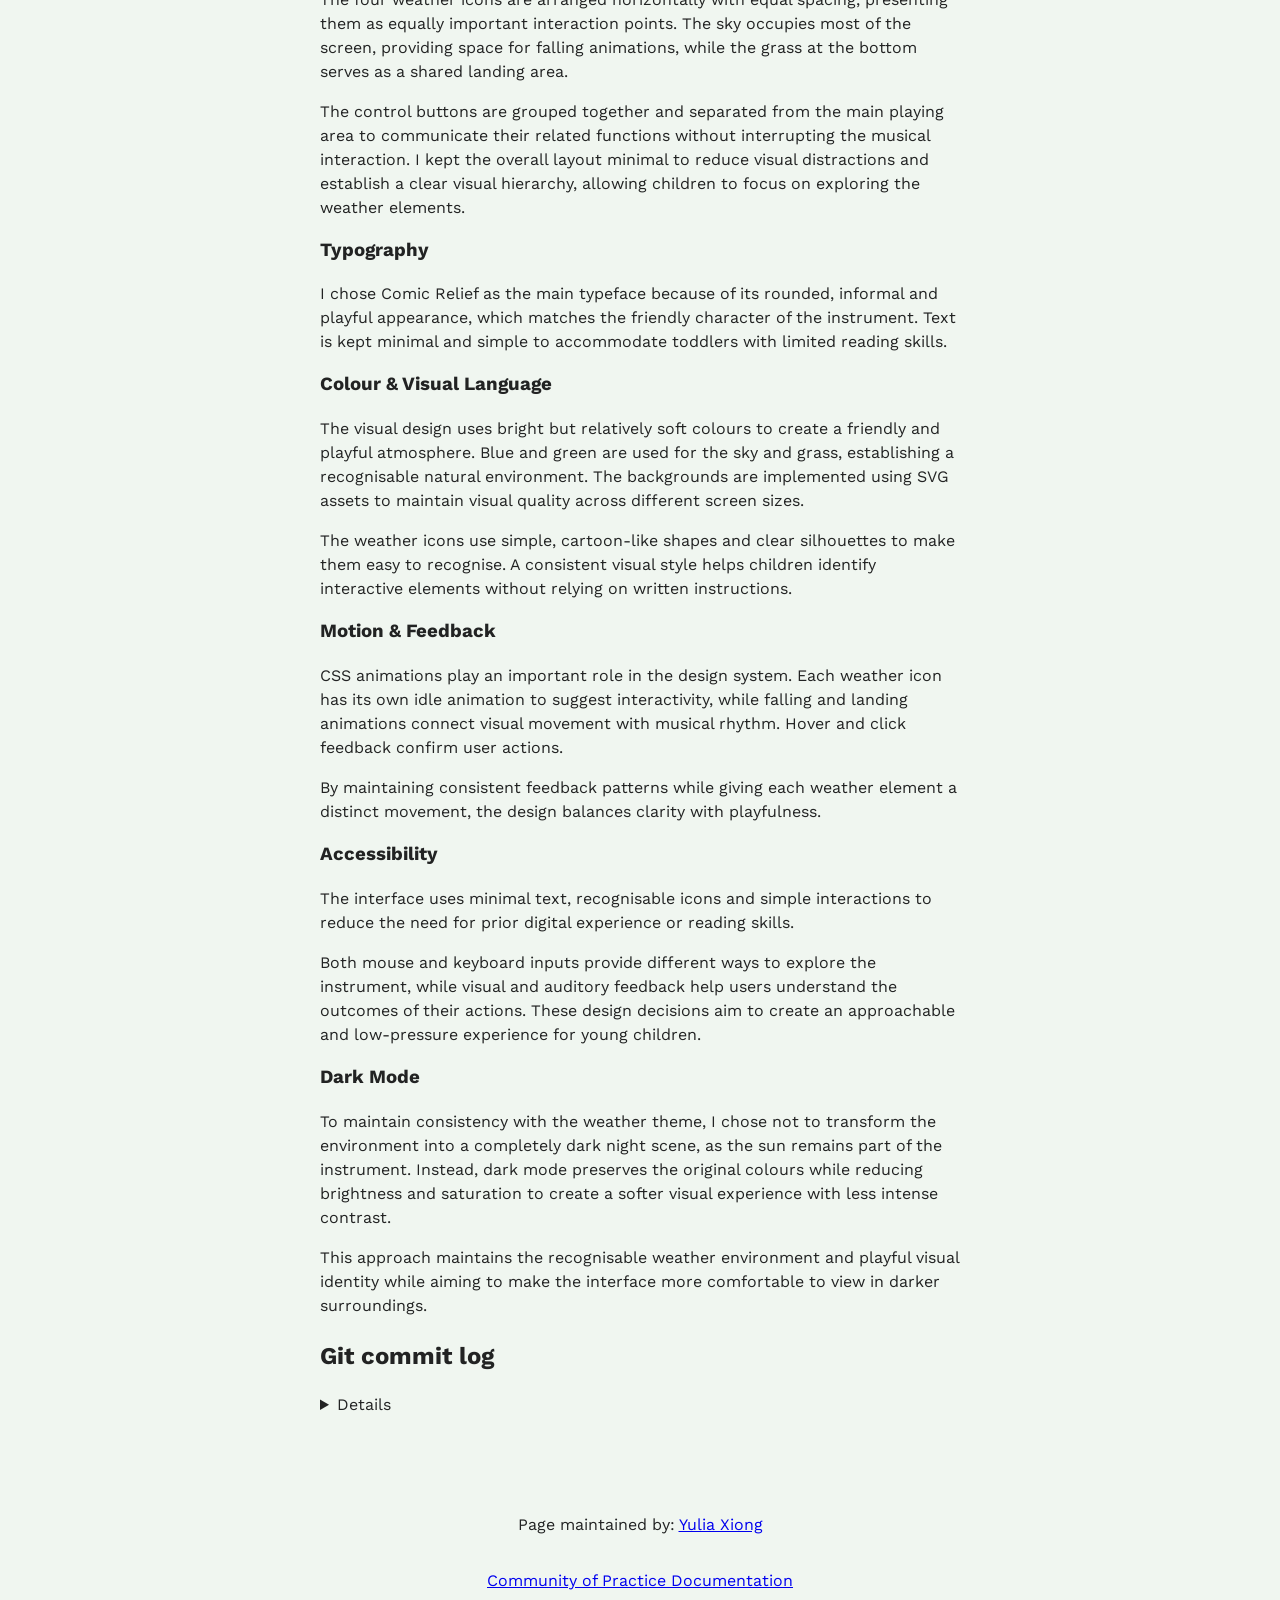
==== commit 468015d3: "finishing the document" ====
--- a/index.html
+++ b/index.html
@@ -275,11 +275,1032 @@
                     </p>
                 </section>
 
-
-
-
-
-
+                <section id="audio-mapping">
+                    <h3>Audio Mapping &amp; Percussion</h3>
+
+                    <p>
+                        When users click a weather icon or press a corresponding
+                        keyboard key, a musical note is triggered immediately.
+                        When the falling icon reaches the ground, it triggers
+                        a percussion sound. Both sounds are implemented using
+                        Tone.js, and multiple notes can play simultaneously to
+                        create layered musical combinations.
+                    </p>
+
+                    <p>
+                        This interaction combines immediate and delayed feedback.
+                        Based on the mapping tests conducted in Assignment 2,
+                        I found that fully delayed feedback could make users feel
+                        uncomfortable or frustrated, while purely immediate
+                        feedback could make the experience less engaging.
+                        To balance these two approaches, I adopted the original
+                        proposal's design: immediate musical notes combined with
+                        landing-triggered percussion. Together with visual
+                        feedback, this mapping makes the relationship between
+                        actions and sounds easier to understand.
+                    </p>
+
+                    <p>
+                        The unpredictable timing of the percussion also adds
+                        playfulness to the instrument. I believe a certain degree
+                        of unpredictability can encourage exploration, as users
+                        may try to anticipate or influence the rhythm by adjusting
+                        when they trigger musical notes. This creates interesting
+                        interactions between user control and naturally emerging
+                        musical patterns.
+                    </p>
+
+                    <img src="./assets/flowchart.png" alt="flowChart">
+                </section>
+
+
+                <section id="sound-generation">
+                    <h3>Sound Generation &amp; Harmony</h3>
+
+                    <p>
+                        In Assignment 2, I tested how different timbres affected
+                        the overall experience of the instrument. Surprisingly,
+                        most participants preferred the simple default sound
+                        that I originally used as a baseline. This suggested
+                        that even a simple timbre could provide an enjoyable
+                        musical experience.
+                    </p>
+
+                    <p>
+                        When asked about their preferred instrument, most
+                        participants chose the piano, so I experimented with
+                        piano samples as the main timbre. The testing also showed
+                        that most participants preferred building their own
+                        harmonies rather than triggering pre-made chords, as some
+                        found the chord-based sounds too noisy or overwhelming.
+                        Compared with the original default timbre, the piano
+                        samples made the harmonies created by overlapping notes
+                        more noticeable. Therefore, I ultimately selected a
+                        sampled piano sound as the main timbre.
+                    </p>
+
+                    <p>
+                        In addition, I limited the range of randomly generated
+                        notes to reduce dissonance, allowing toddlers without
+                        musical experience to produce pleasant sounds. By layering
+                        individual notes, users can create a variety of musical
+                        combinations, with each interaction contributing to an
+                        unpredictable musical outcome. I believe this approach
+                        can reduce the repetitiveness of continuous interaction
+                        and encourage children to keep experimenting and exploring
+                        different sound combinations.
+                    </p>
+                    <img src="./assets/random-notes.png" alt="randomNotes">
+                </section>
+
+                <section id="volume-playback-controls">
+                    <h3>Volume &amp; Playback Controls</h3>
+
+                    <p>
+                        Users can adjust the overall volume using a slider,
+                        replay their previous performance, stop playback,
+                        or clear the recorded performance.
+                    </p>
+
+                    <p>
+                        Considering that the target audience is toddlers with
+                        limited reading skills, I used icon-based controls to
+                        reduce reliance on written instructions. A hand icon
+                        below the volume slider indicates that it can be dragged,
+                        encouraging children to discover these functions through
+                        visual guidance and exploration.
+                    </p>
+
+                    <p>
+                        I added the replay function to balance the unpredictability
+                        introduced by random note generation. Although users cannot
+                        directly control the pitch of each note, replay allows
+                        them to listen to the same musical sequence again.
+                        This transforms unpredictable outcomes into repeatable
+                        experiences, giving users a greater sense of control
+                        over their creations.
+                    </p>
+
+                    <p>
+                        Rather than reducing randomness itself, replay allows
+                        users to revisit and enjoy their musical combinations,
+                        supporting the project's focus on open-ended exploration.
+                    </p>
+                </section>
+
+                <section id="onboarding-visual-guidance">
+                    <h3>Onboarding &amp; Visual Guidance</h3>
+
+                    <p>
+                        When users enter the website, three short introductory
+                        dialogs guide them through the interaction process using
+                        simple text and illustrations. I used playful,
+                        easy-to-understand sentences to minimise complex
+                        instructions and make the experience more accessible
+                        to toddlers.
+                    </p>
+
+                    <p>
+                        I also added subtle animations to each weather icon
+                        based on its natural characteristics, helping indicate
+                        that the icons are interactive. I wanted users to learn
+                        how to use the website through exploration rather than
+                        detailed instructions. Additional visual feedback on
+                        hover and click reinforces their actions and encourages
+                        further interaction.
+                    </p>
+                </section>
+
+                <section id="extended-technique">
+                    <h2>Extended Technique — Randomness</h2>
+
+                    <p>
+                        Randomness is applied to three aspects of the instrument:
+                        pitch selection, landing position and
+                            percussion generation.
+                    </p>
+                    
+
+                    <p>
+                        Instead of allowing users to select specific pitches,
+                        JavaScript uses <code>Math.random()</code> to select notes
+                        from predefined arrays. Each weather element has its own
+                        pitch range, giving it a distinct musical character.
+                    </p>
+
+                    <p>
+                        I limited the available notes to reduce dissonance while
+                        maintaining variation. This allows children to explore
+                        music without understanding musical scales or worrying
+                        about playing incorrect notes. Each interaction produces
+                        a different result, encouraging repeated experimentation.
+                    </p>
+                    <img src="./assets/random-pitch-code.png" alt="randomPitchCode">
+
+
+                    <p>
+                        Randomness is also applied to the falling animations.
+                        Each weather icon appears at a random horizontal position
+                        across the screen rather than being restricted to its
+                        corresponding weather section.
+                    </p>
+
+                    <p>
+                        I made this change because weather does not naturally
+                        occur within fixed boundaries. Random positioning makes
+                        the visual experience feel more natural and less repetitive,
+                        introducing additional unpredictability into the interaction.
+                    </p>
+                    <img src="./assets/random-position-code.png" alt="randomPositionCode">
+
+
+                    <p>
+                        When a falling icon reaches the ground, the system randomly
+                        selects between different drum sounds. Combined with
+                        landing-triggered feedback, this creates variations in
+                        the resulting rhythm.
+                    </p>
+
+                    <p>
+                        Users can control when weather elements are generated,
+                        but the timing and character of the percussion are partly
+                        determined by the falling animation and random sound
+                        selection. This balance between direct control and
+                        unpredictability supports the project's focus on playful,
+                        open-ended exploration.
+                    </p>
+                    <img src="./assets/random-drum-code.png" alt="randomeDrumCode">
+                </section>
+
+
+                <section id="design-system">
+                    <h2>Design System</h2>
+
+                    <section id="layout">
+                        <h3>Layout</h3>
+
+                        <p>
+                            The four weather icons are arranged horizontally with
+                            equal spacing, presenting them as equally important
+                            interaction points. The sky occupies most of the screen,
+                            providing space for falling animations, while the grass
+                            at the bottom serves as a shared landing area.
+                        </p>
+
+                        <p>
+                            The control buttons are grouped together and separated
+                            from the main playing area to communicate their related
+                            functions without interrupting the musical interaction.
+                            I kept the overall layout minimal to reduce visual
+                            distractions and establish a clear visual hierarchy,
+                            allowing children to focus on exploring the weather elements.
+                        </p>
+                    </section>
+
+                    <section id="typography">
+                        <h3>Typography</h3>
+
+                        <p>
+                            I chose Comic Relief as the main typeface because of its
+                            rounded, informal and playful appearance, which matches
+                            the friendly character of the instrument. Text is kept
+                            minimal and simple to accommodate toddlers with limited
+                            reading skills.
+                        </p>
+                    </section>
+
+                    <section id="colour-visual-language">
+                        <h3>Colour &amp; Visual Language</h3>
+
+                        <p>
+                            The visual design uses bright but relatively soft colours
+                            to create a friendly and playful atmosphere. Blue and green
+                            are used for the sky and grass, establishing a recognisable
+                            natural environment. The backgrounds are implemented using
+                            SVG assets to maintain visual quality across different
+                            screen sizes.
+                        </p>
+
+                        <p>
+                            The weather icons use simple, cartoon-like shapes and clear
+                            silhouettes to make them easy to recognise. A consistent
+                            visual style helps children identify interactive elements
+                            without relying on written instructions.
+                        </p>
+                    </section>
+
+                    <section id="motion-feedback">
+                        <h3>Motion &amp; Feedback</h3>
+
+                        <p>
+                            CSS animations play an important role in the design system.
+                            Each weather icon has its own idle animation to suggest
+                            interactivity, while falling and landing animations connect
+                            visual movement with musical rhythm. Hover and click
+                            feedback confirm user actions.
+                        </p>
+
+                        <p>
+                            By maintaining consistent feedback patterns while giving
+                            each weather element a distinct movement, the design
+                            balances clarity with playfulness.
+                        </p>
+                    </section>
+
+                    <section id="accessibility">
+                        <h3>Accessibility</h3>
+
+                        <p>
+                            The interface uses minimal text, recognisable icons and
+                            simple interactions to reduce the need for prior digital
+                            experience or reading skills.
+                        </p>
+
+                        <p>
+                            Both mouse and keyboard inputs provide different ways to
+                            explore the instrument, while visual and auditory feedback
+                            help users understand the outcomes of their actions.
+                            These design decisions aim to create an approachable and
+                            low-pressure experience for young children.
+                        </p>
+                    </section>
+
+                    <section id="dark-mode">
+                        <h3>Dark Mode</h3>
+
+                        <p>
+                            To maintain consistency with the weather theme, I chose
+                            not to transform the environment into a completely dark
+                            night scene, as the sun remains part of the instrument.
+                            Instead, dark mode preserves the original colours while
+                            reducing brightness and saturation to create a softer
+                            visual experience with less intense contrast.
+                        </p>
+
+                        <p>
+                            This approach maintains the recognisable weather
+                            environment and playful visual identity while aiming
+                            to make the interface more comfortable to view in
+                            darker surroundings.
+                        </p>
+                    </section>
+                </section>
+
+            <section id="git-commit-log">
+                <h2>Git commit log</h2>
+                <details>
+
+                    <table>
+
+                        <thead><tr>
+
+                            <th>Author</th>
+                            <th>Date</th>
+                            <th>Subject</th>
+                            <th>Body</th>
+
+                        </tr></thead>
+
+                        <tbody>
+
+                        <tr>
+
+                            <td>yuliax000</td>
+                            <td>Wed Jul 29 15:17:33 2026 +1000</td>
+                            <td> adding the first button</td>
+                            <td>create new html, css and javascript document. Import Tone.js,  add function to play a note and link it to the sound check button</td>
+
+                        </tr>
+
+                        <tr>
+
+                            <td>yuliax000</td>
+                            <td>Wed Aug 12 14:49:34 2026 +1000</td>
+                            <td>add a modal and button</td>
+                            <td>add a modal and button at the start of website</td>
+
+                        </tr>
+
+                        <tr>
+
+                            <td>yuliax000</td>
+                            <td>Wed Aug 12 14:56:32 2026 +1000</td>
+                            <td>run toneInit</td>
+                            <td>add a function called toneInit,  to run it after dialog closed</td>
+
+                        </tr>
+
+                        <tr>
+
+                            <td>yuliax000</td>
+                            <td>Wed Aug 12 15:55:33 2026 +1000</td>
+                            <td>we added design system css</td>
+                            <td>set up some variables for color and applied style to dialog box</td>
+
+                        </tr>
+
+                        <tr>
+
+                            <td>yuliax000</td>
+                            <td>Thu Aug 13 13:53:53 2026 +1000</td>
+                            <td>change color</td>
+                            <td></td>
+
+                        </tr>
+
+                        <tr>
+
+                            <td>yuliax000</td>
+                            <td>Sat Aug 15 16:34:33 2026 +1000</td>
+                            <td>divide the sections and add container</td>
+                            <td>I add weather container and drum container to the page.</td>
+
+                        </tr>
+
+                        <tr>
+
+                            <td>yuliax000</td>
+                            <td>Sat Aug 15 17:30:50 2026 +1000</td>
+                            <td>add id to all sections</td>
+                            <td></td>
+
+                        </tr>
+
+                        <tr>
+
+                            <td>yuliax000</td>
+                            <td>Sat Aug 15 19:29:17 2026 +1000</td>
+                            <td>bind click events to these sections</td>
+                            <td>I bound click events to some sample notes to these sections</td>
+
+                        </tr>
+
+                        <tr>
+
+                            <td>yuliax000</td>
+                            <td>Sun Aug 16 14:00:31 2026 +1000</td>
+                            <td>add click events</td>
+                            <td>I add basic click events to sections</td>
+
+                        </tr>
+
+                        <tr>
+
+                            <td>yuliax000</td>
+                            <td>Sun Aug 16 15:20:46 2026 +1000</td>
+                            <td>add emoji visual effects</td>
+                            <td>I add some basic emoji falling animation to each event listener.</td>
+
+                        </tr>
+
+                        <tr>
+
+                            <td>yuliax000</td>
+                            <td>Sun Aug 16 15:40:05 2026 +1000</td>
+                            <td>random pitch and drum setting</td>
+                            <td>I add random pitch to each section and add drum sound after animation end to pretend it crashed</td>
+
+                        </tr>
+
+                        <tr>
+
+                            <td>yuliax000</td>
+                            <td>Mon Aug 24 12:00:29 2026 +1000</td>
+                            <td>add some animation for hitting drum</td>
+                            <td></td>
+
+                        </tr>
+
+                        <tr>
+
+                            <td>yuliax000</td>
+                            <td>Mon Aug 24 17:24:09 2026 +1000</td>
+                            <td>test branch change</td>
+                            <td></td>
+
+                        </tr>
+
+                        <tr>
+
+                            <td>yuliax000</td>
+                            <td>Mon Aug 24 17:24:57 2026 +1000</td>
+                            <td>adding text to Sun</td>
+                            <td></td>
+
+                        </tr>
+
+                        <tr>
+
+                            <td>yuliax000</td>
+                            <td>Mon Aug 24 17:30:32 2026 +1000</td>
+                            <td>change note length</td>
+                            <td></td>
+
+                        </tr>
+
+                        <tr>
+
+                            <td>yuliax000</td>
+                            <td>Mon Aug 24 17:47:23 2026 +1000</td>
+                            <td>only add oscillator</td>
+                            <td></td>
+
+                        </tr>
+
+                        <tr>
+
+                            <td>yuliax000</td>
+                            <td>Mon Aug 24 17:56:35 2026 +1000</td>
+                            <td>temporarily save the version with reverb</td>
+                            <td></td>
+
+                        </tr>
+
+                        <tr>
+
+                            <td>yuliax000</td>
+                            <td>Tue Sep 15 15:49:12 2026 +1000</td>
+                            <td>adjust drum sound</td>
+                            <td>I adjust the drum sound</td>
+
+                        </tr>
+
+                        <tr>
+
+                            <td>yuliax000</td>
+                            <td>Tue Sep 15 16:05:14 2026 +1000</td>
+                            <td>wear headphones</td>
+                            <td>I add "Please wear headphones for the best experience" to intro</td>
+
+                        </tr>
+
+                        <tr>
+
+                            <td>yuliax000</td>
+                            <td>Tue Sep 15 16:26:33 2026 +1000</td>
+                            <td>change icon</td>
+                            <td></td>
+
+                        </tr>
+
+                        <tr>
+
+                            <td>yuliax000</td>
+                            <td>Tue Sep 15 21:03:58 2026 +1000</td>
+                            <td>change thunder timbre</td>
+                            <td></td>
+
+                        </tr>
+
+                        <tr>
+
+                            <td>yuliax000</td>
+                            <td>Tue Sep 15 21:15:44 2026 +1000</td>
+                            <td>commit_history output</td>
+                            <td></td>
+
+                        </tr>
+
+                        <tr>
+
+                            <td>yuliax000</td>
+                            <td>Wed Sep 23 15:15:55 2026 +1000</td>
+                            <td>add the audio slider to html and css</td>
+                            <td>I added a audio slider to html and css file. Haven't connected to the real function</td>
+
+                        </tr>
+
+                        <tr>
+
+                            <td>yuliax000</td>
+                            <td>Wed Sep 23 15:18:02 2026 +1000</td>
+                            <td>adjusting the layout</td>
+                            <td>I find that the page can be scrolled down while I don't want that. As a result I change the css of main container</td>
+
+                        </tr>
+
+                        <tr>
+
+                            <td>yuliax000</td>
+                            <td>Wed Sep 23 15:25:25 2026 +1000</td>
+                            <td>adding style to slider</td>
+                            <td>I add some customized style to the slider</td>
+
+                        </tr>
+
+                        <tr>
+
+                            <td>yuliax000</td>
+                            <td>Wed Sep 23 15:34:51 2026 +1000</td>
+                            <td>change emoji hand to picture</td>
+                            <td>I change the emoji hand,  which is underneath the slider,  to picture</td>
+
+                        </tr>
+
+                        <tr>
+
+                            <td>yuliax000</td>
+                            <td>Thu Sep 24 16:46:54 2026 +1000</td>
+                            <td>dark mode</td>
+                            <td>I implemented the dark mode because I find the borders are invisible in dark mode</td>
+
+                        </tr>
+
+                        <tr>
+
+                            <td>yuliax000</td>
+                            <td>Thu Sep 24 17:28:29 2026 +1000</td>
+                            <td>commit history</td>
+                            <td></td>
+
+                        </tr>
+
+                        <tr>
+
+                            <td>yuliax000</td>
+                            <td>Thu Sep 24 18:19:29 2026 +1000</td>
+                            <td>adding comments</td>
+                            <td></td>
+
+                        </tr>
+
+                        <tr>
+
+                            <td>yuliax000</td>
+                            <td>Tue Oct 6 20:26:00 2026 +1100</td>
+                            <td>adding hand icon</td>
+                            <td>I added a hand icon to indicates the volume slider</td>
+
+                        </tr>
+
+                        <tr>
+
+                            <td>yuliax000</td>
+                            <td>Tue Oct 6 20:57:13 2026 +1100</td>
+                            <td>replace the emoji to image</td>
+                            <td></td>
+
+                        </tr>
+
+                        <tr>
+
+                            <td>yuliax000</td>
+                            <td>Wed Oct 7 13:35:12 2026 +1100</td>
+                            <td>adjusting the position of icons</td>
+                            <td></td>
+
+                        </tr>
+
+                        <tr>
+
+                            <td>yuliax000</td>
+                            <td>Wed Oct 7 13:55:13 2026 +1100</td>
+                            <td>Merge branch 'soundTest1'</td>
+                            <td></td>
+
+                        </tr>
+
+                        <tr>
+
+                            <td>yuliax000</td>
+                            <td>Wed Oct 7 13:57:35 2026 +1100</td>
+                            <td>Update main.js</td>
+                            <td></td>
+
+                        </tr>
+
+                        <tr>
+
+                            <td>yuliax000</td>
+                            <td>Wed Oct 7 14:06:33 2026 +1100</td>
+                            <td>resolve the problem caused by accidentally merge</td>
+                            <td></td>
+
+                        </tr>
+
+                        <tr>
+
+                            <td>yuliax000</td>
+                            <td>Wed Oct 7 14:14:01 2026 +1100</td>
+                            <td>adding grass pop up function in js</td>
+                            <td></td>
+
+                        </tr>
+
+                        <tr>
+
+                            <td>yuliax000</td>
+                            <td>Wed Oct 7 14:21:14 2026 +1100</td>
+                            <td>adding visual to the drum land</td>
+                            <td>I let the grass randomly generated in the drum land,  but it feels not that match...It might need more consideration</td>
+
+                        </tr>
+
+                        <tr>
+
+                            <td>yuliax000</td>
+                            <td>Wed Oct 7 14:55:47 2026 +1100</td>
+                            <td>change the falling logic</td>
+                            <td>adding function to allow icons falling from sky and grass appears in the corresponding position</td>
+
+                        </tr>
+
+                        <tr>
+
+                            <td>yuliax000</td>
+                            <td>Wed Oct 7 15:02:30 2026 +1100</td>
+                            <td>adding style to the grass</td>
+                            <td></td>
+
+                        </tr>
+
+                        <tr>
+
+                            <td>yuliax000</td>
+                            <td>Wed Oct 7 15:17:29 2026 +1100</td>
+                            <td>delete the border</td>
+                            <td></td>
+
+                        </tr>
+
+                        <tr>
+
+                            <td>yuliax000</td>
+                            <td>Wed Oct 7 15:26:39 2026 +1100</td>
+                            <td>trying to draw background in css</td>
+                            <td></td>
+
+                        </tr>
+
+                        <tr>
+
+                            <td>yuliax000</td>
+                            <td>Thu Oct 8 14:48:09 2026 +1100</td>
+                            <td>adding background svg</td>
+                            <td></td>
+
+                        </tr>
+
+                        <tr>
+
+                            <td>yuliax000</td>
+                            <td>Thu Oct 8 15:22:29 2026 +1100</td>
+                            <td>night mode</td>
+                            <td>I adjust the appearance of night mode</td>
+
+                        </tr>
+
+                        <tr>
+
+                            <td>yuliax000</td>
+                            <td>Thu Oct 8 16:05:43 2026 +1100</td>
+                            <td>adding effects to sun icon</td>
+                            <td></td>
+
+                        </tr>
+
+                        <tr>
+
+                            <td>yuliax000</td>
+                            <td>Thu Oct 8 16:13:55 2026 +1100</td>
+                            <td>adding rain animation and effects</td>
+                            <td></td>
+
+                        </tr>
+
+                        <tr>
+
+                            <td>yuliax000</td>
+                            <td>Thu Oct 8 16:24:07 2026 +1100</td>
+                            <td>thunder effects</td>
+                            <td></td>
+
+                        </tr>
+
+                        <tr>
+
+                            <td>yuliax000</td>
+                            <td>Sat Oct 10 21:35:52 2026 +1100</td>
+                            <td>adjusting wind animation and sun animation</td>
+                            <td></td>
+
+                        </tr>
+
+                        <tr>
+
+                            <td>yuliax000</td>
+                            <td>Sat Oct 10 21:45:11 2026 +1100</td>
+                            <td>adjusting sound effects</td>
+                            <td></td>
+
+                        </tr>
+
+                        <tr>
+
+                            <td>yuliax000</td>
+                            <td>Sat Oct 10 21:53:18 2026 +1100</td>
+                            <td>use piano sampler.</td>
+                            <td>I shift to Tone.Sampler to implement more piano effects</td>
+
+                        </tr>
+
+                        <tr>
+
+                            <td>yuliax000</td>
+                            <td>Sun Oct 11 16:18:20 2026 +1100</td>
+                            <td>adjust drum notes</td>
+                            <td>low notes to higher notes</td>
+
+                        </tr>
+
+                        <tr>
+
+                            <td>yuliax000</td>
+                            <td>Sun Oct 11 16:24:26 2026 +1100</td>
+                            <td>choose among 3 versions drum synth</td>
+                            <td></td>
+
+                        </tr>
+
+                        <tr>
+
+                            <td>yuliax000</td>
+                            <td>Sun Oct 11 16:30:20 2026 +1100</td>
+                            <td>adding class to falling weather icons</td>
+                            <td></td>
+
+                        </tr>
+
+                        <tr>
+
+                            <td>yuliax000</td>
+                            <td>Sun Oct 11 16:36:17 2026 +1100</td>
+                            <td>adding sun falling animation</td>
+                            <td></td>
+
+                        </tr>
+
+                        <tr>
+
+                            <td>yuliax000</td>
+                            <td>Sun Oct 11 16:42:08 2026 +1100</td>
+                            <td>adding rain animation</td>
+                            <td></td>
+
+                        </tr>
+
+                        <tr>
+
+                            <td>yuliax000</td>
+                            <td>Sun Oct 11 20:03:44 2026 +1100</td>
+                            <td>thunder animation</td>
+                            <td></td>
+
+                        </tr>
+
+                        <tr>
+
+                            <td>yuliax000</td>
+                            <td>Sun Oct 11 20:15:21 2026 +1100</td>
+                            <td>wind animation</td>
+                            <td></td>
+
+                        </tr>
+
+                        <tr>
+
+                            <td>yuliax000</td>
+                            <td>Sun Oct 11 20:22:37 2026 +1100</td>
+                            <td>adjust new drum synth</td>
+                            <td>I add a group of new synth to provide the drum sound. The next step is to mix the two drum sound randomly</td>
+
+                        </tr>
+
+                        <tr>
+
+                            <td>yuliax000</td>
+                            <td>Sun Oct 11 20:31:36 2026 +1100</td>
+                            <td>mix the two drum synth</td>
+                            <td>let them randomly appear</td>
+
+                        </tr>
+
+                        <tr>
+
+                            <td>yuliax000</td>
+                            <td>Sun Oct 11 21:38:52 2026 +1100</td>
+                            <td>adding replay function</td>
+                            <td></td>
+
+                        </tr>
+
+                        <tr>
+
+                            <td>yuliax000</td>
+                            <td>Mon Oct 12 15:16:03 2026 +1100</td>
+                            <td>adding replay/stop/clear button to the html</td>
+                            <td></td>
+
+                        </tr>
+
+                        <tr>
+
+                            <td>yuliax000</td>
+                            <td>Mon Oct 12 19:34:22 2026 +1100</td>
+                            <td>upload img for buttons</td>
+                            <td>adding assets and adjust the layout of buttons</td>
+
+                        </tr>
+
+                        <tr>
+
+                            <td>yuliax000</td>
+                            <td>Mon Oct 12 19:38:52 2026 +1100</td>
+                            <td>adding stop replay function</td>
+                            <td></td>
+
+                        </tr>
+
+                        <tr>
+
+                            <td>yuliax000</td>
+                            <td>Mon Oct 12 19:41:47 2026 +1100</td>
+                            <td>adding clear function and stop function</td>
+                            <td></td>
+
+                        </tr>
+
+                        <tr>
+
+                            <td>yuliax000</td>
+                            <td>Mon Oct 12 19:45:03 2026 +1100</td>
+                            <td>fix bugs</td>
+                            <td>fix bugs of the replay fucntion</td>
+
+                        </tr>
+
+                        <tr>
+
+                            <td>yuliax000</td>
+                            <td>Mon Oct 12 19:50:17 2026 +1100</td>
+                            <td>icons feedback and dark mode</td>
+                            <td>adding icons feedback and suit the dark mode</td>
+
+                        </tr>
+
+                        <tr>
+
+                            <td>yuliax000</td>
+                            <td>Mon Oct 12 19:59:43 2026 +1100</td>
+                            <td>adding dark mode to thunder</td>
+                            <td>adding dark mode to thunder and slider</td>
+
+                        </tr>
+
+                        <tr>
+
+                            <td>yuliax000</td>
+                            <td>Mon Oct 12 20:31:53 2026 +1100</td>
+                            <td>bonding keyboard with weather</td>
+                            <td></td>
+
+                        </tr>
+
+                        <tr>
+
+                            <td>yuliax000</td>
+                            <td>Mon Oct 12 20:53:26 2026 +1100</td>
+                            <td>adding keyboard feedback</td>
+                            <td>I add keyboard feedback and edit css to let the falling icons disappearing position become lower</td>
+
+                        </tr>
+
+                        <tr>
+
+                            <td>yuliax000</td>
+                            <td>Wed Oct 14 15:18:13 2026 +1100</td>
+                            <td>adding comments about dialog structure</td>
+                            <td></td>
+
+                        </tr>
+
+                        <tr>
+
+                            <td>yuliax000</td>
+                            <td>Wed Oct 14 23:59:41 2026 +1100</td>
+                            <td>adding functional intro..no style</td>
+                            <td></td>
+
+                        </tr>
+
+                        <tr>
+
+                            <td>yuliax000</td>
+                            <td>Thu Oct 15 16:51:13 2026 +1100</td>
+                            <td>adding skip button to the introdialog</td>
+                            <td></td>
+
+                        </tr>
+
+                        <tr>
+
+                            <td>yuliax000</td>
+                            <td>Thu Oct 15 17:39:51 2026 +1100</td>
+                            <td>adding style to dialog..</td>
+                            <td>I adjust the information and style of the dialog</td>
+
+                        </tr>
+
+                        <tr>
+
+                            <td>yuliax000</td>
+                            <td>Thu Oct 15 17:44:26 2026 +1100</td>
+                            <td>adjusting the skip button's position</td>
+                            <td>move to top-right corner</td>
+
+                        </tr>
+
+                        <tr>
+
+                            <td>yuliax000</td>
+                            <td>Thu Oct 15 17:55:29 2026 +1100</td>
+                            <td>edit button and style of instruction</td>
+                            <td>characterizing instruction dialog</td>
+
+                        </tr>
+
+                        <tr>
+
+                            <td>yuliax000</td>
+                            <td>Fri Oct 16 16:54:14 2026 +1100</td>
+                            <td>adding help button and code comments</td>
+                            <td>adding help button navigating users to the intro page. and adding some code comments.</td>
+
+                        </tr>
+
+                        <tr>
+
+                            <td>yuliax000</td>
+                            <td>Fri Oct 16 20:10:50 2026 +1100</td>
+                            <td>update icon</td>
+                            <td></td>
+
+                        </tr>
+
+                        <tr>
+
+                            <td>yuliax000</td>
+                            <td>Sat Oct 17 16:31:44 2026 +1100</td>
+                            <td>csv</td>
+                            <td></td>
+
+                        </tr>
+
+                        </tbody>
+
+                    </table>
+                </details>
+            </section>
 
 
 
